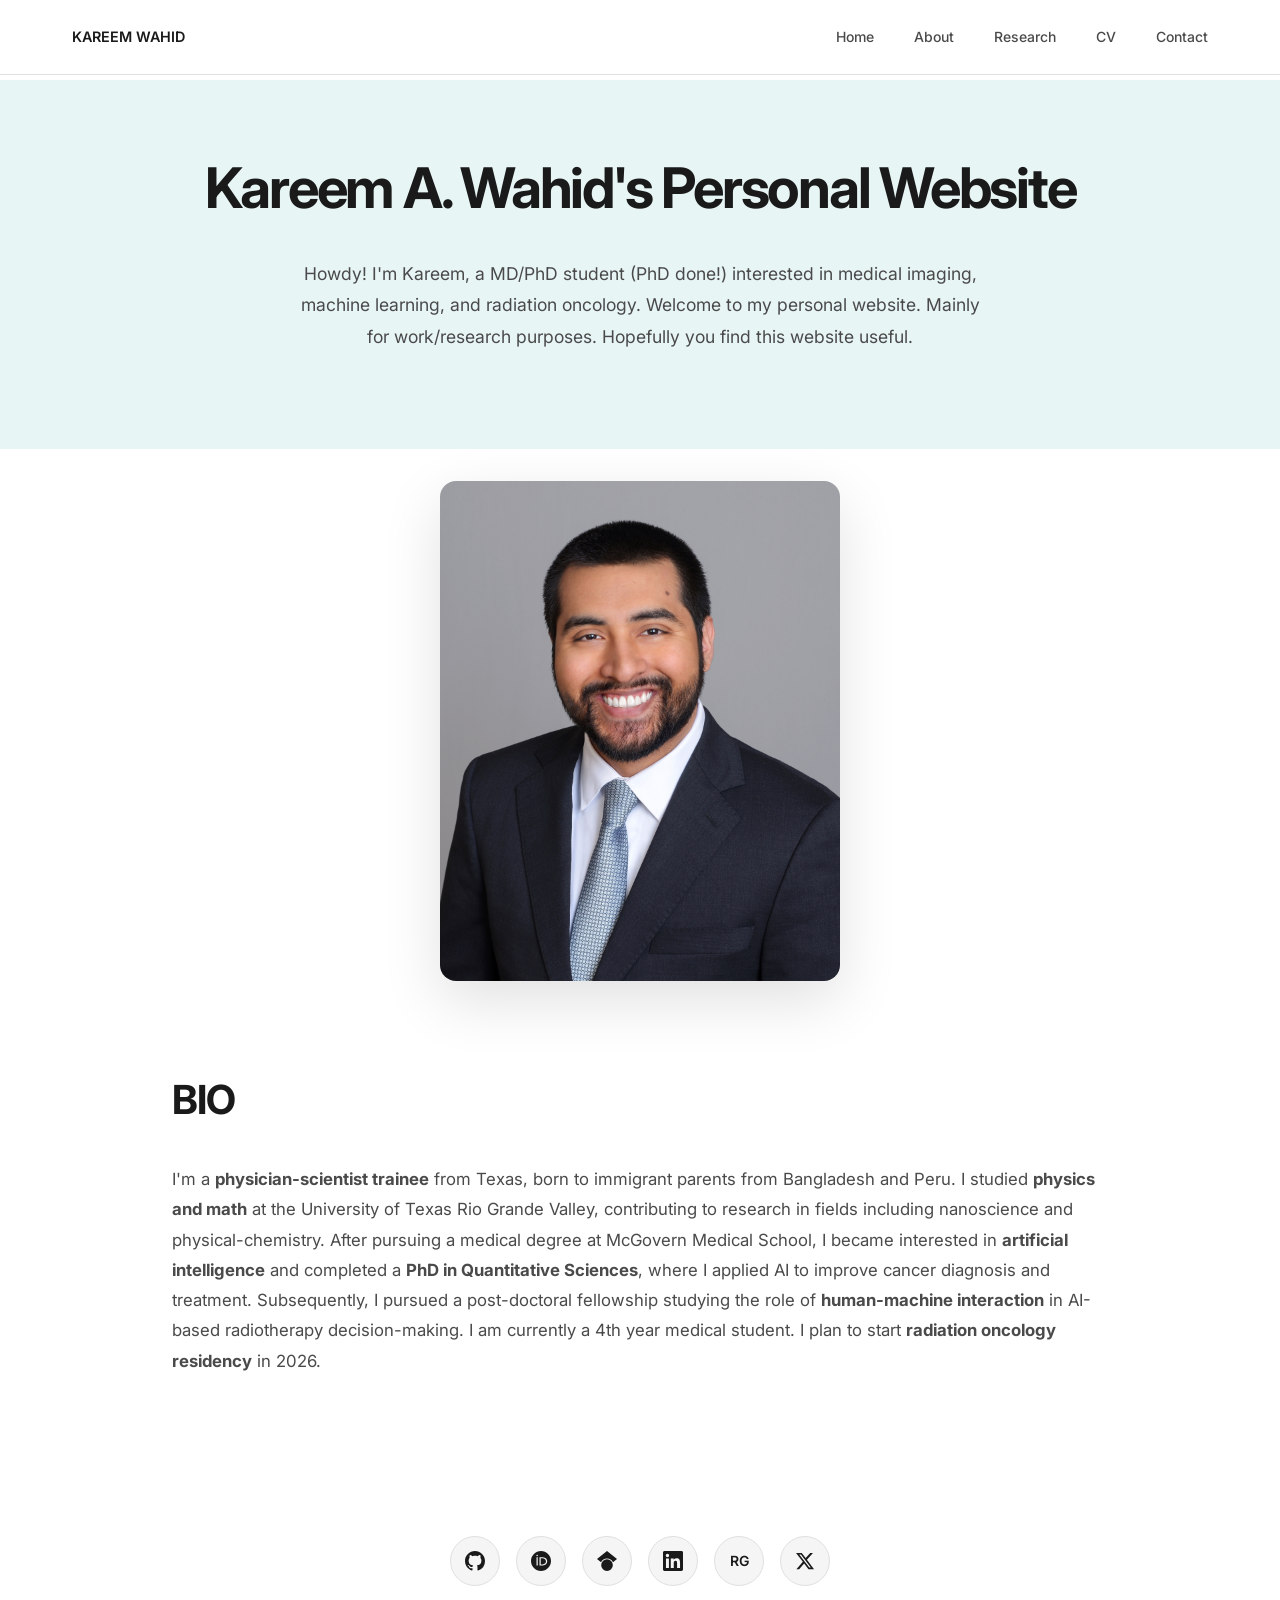
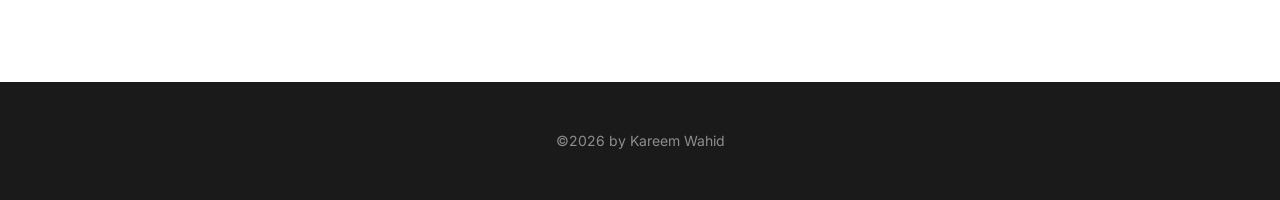
==== index.html @ b395dee7 "Add files via upload" ====
<!DOCTYPE html>
<html lang="en">
<head>
    <meta charset="UTF-8">
    <meta name="viewport" content="width=device-width, initial-scale=1.0">
    <title>Kareem A. Wahid</title>
    <link href="https://fonts.googleapis.com/css2?family=Inter:wght@300;400;500;600;700&display=swap" rel="stylesheet">
    <style>
        * { margin: 0; padding: 0; box-sizing: border-box; }
        :root { --bg: #ffffff; --surface: #f5f5f5; --primary: #1a1a1a; --secondary: #4a4a4a; --accent: #0073e6; --border: #e0e0e0; --light-teal: #e8f5f5; }
        body { font-family: 'Inter', -apple-system, sans-serif; background: var(--bg); color: var(--primary); line-height: 1.6; -webkit-font-smoothing: antialiased; }
        a { color: var(--accent); text-decoration: none; }
        a:hover { text-decoration: underline; }
        nav { position: fixed; top: 0; width: 100%; background: rgba(255, 255, 255, 0.9); backdrop-filter: blur(30px); border-bottom: 1px solid var(--border); z-index: 1000; }
        nav .container { max-width: 1200px; margin: 0 auto; padding: 1.5rem 2rem; display: flex; justify-content: space-between; align-items: center; }
        nav .logo { font-weight: 600; font-size: 0.9rem; color: var(--primary); text-decoration: none; }
        nav ul { display: flex; gap: 2.5rem; list-style: none; }
        nav a { color: var(--secondary); text-decoration: none; font-size: 0.875rem; font-weight: 500; transition: color 0.3s; }
        nav a:hover { color: var(--primary); }
        .hero { margin-top: 80px; padding: 4rem 2rem; text-align: center; background: var(--light-teal); }
        .hero h1 { font-size: 3.5rem; font-weight: 700; letter-spacing: -0.04em; margin-bottom: 1.5rem; }
        .hero p { font-size: 1.1rem; color: var(--secondary); max-width: 700px; margin: 0 auto 2rem; line-height: 1.8; }
        .content { max-width: 1000px; margin: 0 auto; padding: 3rem 2rem 4rem; background: var(--bg); }
        .content h2 { font-size: 2.5rem; font-weight: 700; letter-spacing: -0.03em; margin-bottom: 2rem; }
        .content p { font-size: 1.05rem; line-height: 1.8; color: var(--secondary); margin-bottom: 2rem; }
        .hero-image { max-width: 400px; margin: 2rem auto; }
        .hero-image img { width: 100%; border-radius: 16px; box-shadow: 0 20px 60px rgba(0,0,0,0.12); }
        .social-links { display: flex; gap: 1rem; justify-content: center; margin: 4rem 0; flex-wrap: wrap; }
        .social-links a { width: 50px; height: 50px; display: flex; align-items: center; justify-content: center; background: var(--surface); border: 1px solid var(--border); border-radius: 50%; color: var(--primary); text-decoration: none; font-size: 1.25rem; transition: all 0.3s; }
        .social-links a:hover { background: var(--primary); color: white; transform: translateY(-2px); border-color: var(--primary); }
        .social-links svg { width: 20px; height: 20px; fill: currentColor; }
        footer { background: var(--primary); color: rgba(255,255,255,0.5); padding: 3rem 0; text-align: center; font-size: 0.875rem; margin-top: 6rem; }
        @media (max-width: 768px) {
            nav ul { gap: 1.5rem; }
            nav a { font-size: 0.8rem; }
            .hero h1 { font-size: 2.5rem; }
            .content h2 { font-size: 2rem; }
        }
    </style>
</head>
<body>
    <nav>
        <div class="container">
            <a href="index.html" class="logo">KAREEM WAHID</a>
            <ul>
                <li><a href="index.html">Home</a></li>
                <li><a href="about.html">About</a></li>
                <li><a href="research.html">Research</a></li>
                <li><a href="cv.html">CV</a></li>
                <li><a href="contact.html">Contact</a></li>
            </ul>
        </div>
    </nav>

    <div class="hero">
        <h1>Kareem A. Wahid's Personal Website</h1>
        <p>Howdy! I'm Kareem, a MD/PhD student (PhD done!) interested in medical imaging, machine learning, and radiation oncology. Welcome to my personal website. Mainly for work/research purposes. Hopefully you find this website useful.</p>
    </div>

    <div class="hero-image">
        <img src="headshot.jpg" alt="Kareem A. Wahid">
    </div>

    <div class="content">
        <h2>BIO</h2>
        <p>I'm a <strong>physician-scientist trainee</strong> from Texas, born to immigrant parents from Bangladesh and Peru. I studied <strong>physics and math</strong> at the University of Texas Rio Grande Valley, contributing to research in fields including nanoscience and physical-chemistry. After pursuing a medical degree at McGovern Medical School, I became interested in <strong>artificial intelligence</strong> and completed a <strong>PhD in Quantitative Sciences</strong>, where I applied AI to improve cancer diagnosis and treatment. Subsequently, I pursued a post-doctoral fellowship studying the role of <strong>human-machine interaction</strong> in AI-based radiotherapy decision-making. I am currently a 4th year medical student. I plan to start <strong>radiation oncology residency</strong> in 2026.</p>
    </div>

    <div class="social-links">
        <a href="https://github.com/kwahid" target="_blank" aria-label="GitHub">
            <svg viewBox="0 0 24 24"><path d="M12 0C5.37 0 0 5.37 0 12c0 5.31 3.435 9.795 8.205 11.385.6.105.825-.255.825-.57 0-.285-.015-1.23-.015-2.235-3.015.555-3.795-.735-4.035-1.41-.135-.345-.72-1.41-1.23-1.695-.42-.225-1.02-.78-.015-.795.945-.015 1.62.87 1.845 1.23 1.08 1.815 2.805 1.305 3.495.99.105-.78.42-1.305.765-1.605-2.67-.3-5.46-1.335-5.46-5.925 0-1.305.465-2.385 1.23-3.225-.12-.3-.54-1.53.12-3.18 0 0 1.005-.315 3.3 1.23.96-.27 1.98-.405 3-.405s2.04.135 3 .405c2.295-1.56 3.3-1.23 3.3-1.23.66 1.65.24 2.88.12 3.18.765.84 1.23 1.905 1.23 3.225 0 4.605-2.805 5.625-5.475 5.925.435.375.81 1.095.81 2.22 0 1.605-.015 2.895-.015 3.3 0 .315.225.69.825.57A12.02 12.02 0 0024 12c0-6.63-5.37-12-12-12z"/></svg>
        </a>
        <a href="https://orcid.org/0000-0002-0503-0175" target="_blank" aria-label="ORCID">
            <svg viewBox="0 0 24 24"><path d="M12 0C5.372 0 0 5.372 0 12s5.372 12 12 12 12-5.372 12-12S18.628 0 12 0zM7.369 4.378c.525 0 .947.431.947.947s-.422.947-.947.947a.95.95 0 0 1-.947-.947c0-.525.422-.947.947-.947zm-.722 3.038h1.444v10.041H6.647V7.416zm3.562 0h3.9c3.712 0 5.344 2.653 5.344 5.025 0 2.578-2.016 5.016-5.325 5.016h-3.919V7.416zm1.444 1.303v7.444h2.297c2.359 0 4.053-1.666 4.053-3.722 0-2.056-1.694-3.722-4.053-3.722h-2.297z"/></svg>
        </a>
        <a href="https://scholar.google.com/citations?hl=en&user=whrnQUUAAAAJ" target="_blank" aria-label="Google Scholar">
            <svg viewBox="0 0 24 24"><path d="M12 24a7 7 0 1 1 0-14 7 7 0 0 1 0 14zm0-24L0 9.5l4.838 3.94A8 8 0 0 1 12 9a8 8 0 0 1 7.162 4.44L24 9.5z"/></svg>
        </a>
        <a href="https://www.linkedin.com/in/kareem-wahid-307241178/" target="_blank" aria-label="LinkedIn">
            <svg viewBox="0 0 24 24"><path d="M20.447 20.452h-3.554v-5.569c0-1.328-.027-3.037-1.852-3.037-1.853 0-2.136 1.445-2.136 2.939v5.667H9.351V9h3.414v1.561h.046c.477-.9 1.637-1.85 3.37-1.85 3.601 0 4.267 2.37 4.267 5.455v6.286zM5.337 7.433a2.062 2.062 0 0 1-2.063-2.065 2.064 2.064 0 1 1 2.063 2.065zm1.782 13.019H3.555V9h3.564v11.452zM22.225 0H1.771C.792 0 0 .774 0 1.729v20.542C0 23.227.792 24 1.771 24h20.451C23.2 24 24 23.227 24 22.271V1.729C24 .774 23.2 0 22.222 0h.003z"/></svg>
        </a>
        <a href="https://www.researchgate.net/profile/Kareem-Wahid" target="_blank" aria-label="ResearchGate">
            <span style="font-weight: 600; font-size: 14px;">RG</span>
        </a>
        <a href="https://twitter.com/kareem_a_wahid" target="_blank" aria-label="X">
            <svg viewBox="0 0 24 24"><path d="M18.244 2.25h3.308l-7.227 8.26 8.502 11.24H16.17l-5.214-6.817L4.99 21.75H1.68l7.73-8.835L1.254 2.25H8.08l4.713 6.231zm-1.161 17.52h1.833L7.084 4.126H5.117z"/></svg>
        </a>
    </div>

    <footer>
        <p>©2026 by Kareem Wahid</p>
    </footer>
</body>
</html>
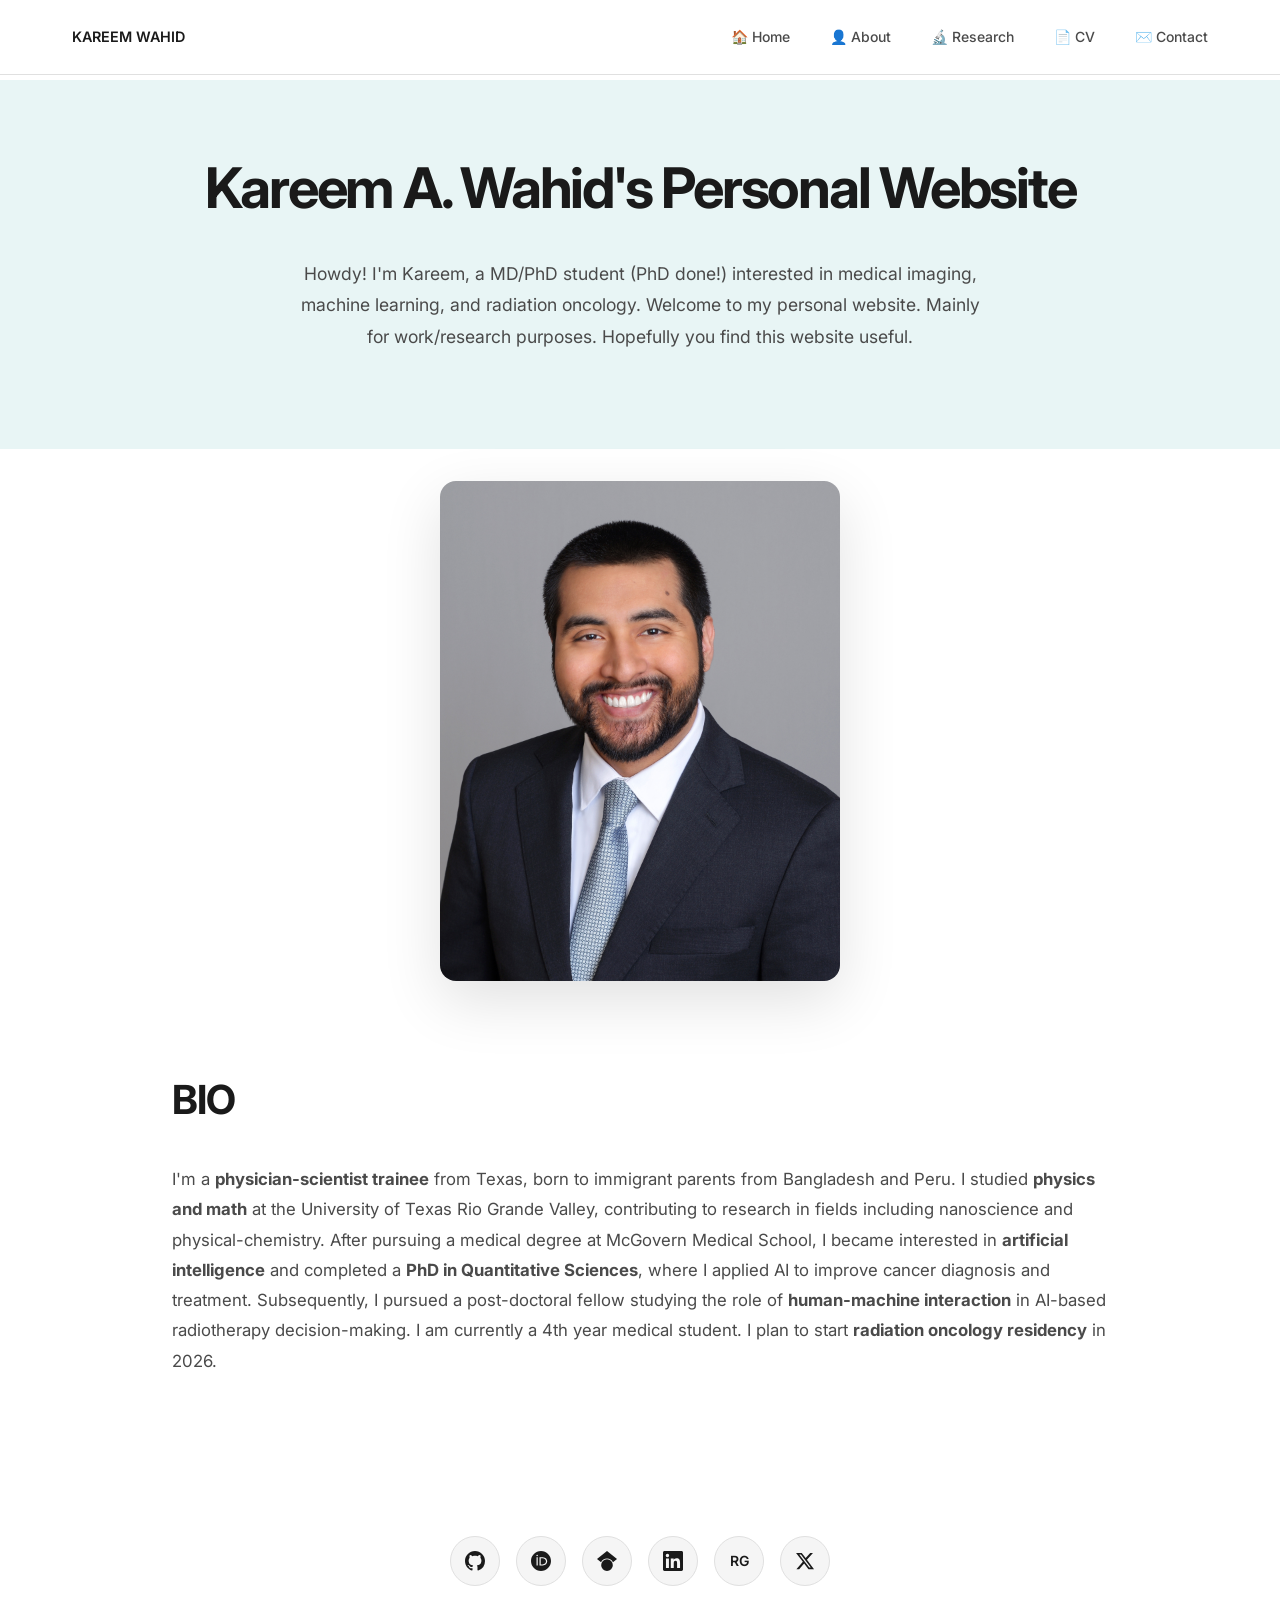
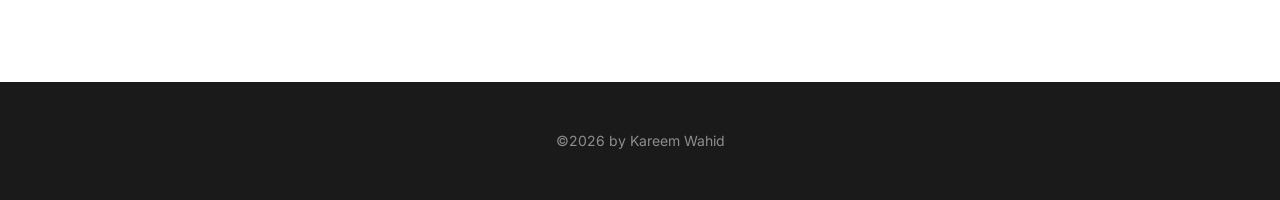
==== commit 69318c3a: "Add files via upload" ====
--- a/index.html
+++ b/index.html
@@ -31,8 +31,10 @@
         .social-links svg { width: 20px; height: 20px; fill: currentColor; }
         footer { background: var(--primary); color: rgba(255,255,255,0.5); padding: 3rem 0; text-align: center; font-size: 0.875rem; margin-top: 6rem; }
         @media (max-width: 768px) {
-            nav ul { gap: 1.5rem; }
-            nav a { font-size: 0.8rem; }
+            nav .container { padding: 1rem 1rem; }
+            nav .logo { font-size: 0.75rem; }
+            nav ul { gap: 0.8rem; }
+            nav a { font-size: 0.7rem; }
             .hero h1 { font-size: 2.5rem; }
             .content h2 { font-size: 2rem; }
         }
@@ -43,11 +45,11 @@
         <div class="container">
             <a href="index.html" class="logo">KAREEM WAHID</a>
             <ul>
-                <li><a href="index.html">Home</a></li>
-                <li><a href="about.html">About</a></li>
-                <li><a href="research.html">Research</a></li>
-                <li><a href="cv.html">CV</a></li>
-                <li><a href="contact.html">Contact</a></li>
+                <li><a href="index.html">🏠 Home</a></li>
+                <li><a href="about.html">👤 About</a></li>
+                <li><a href="research.html">🔬 Research</a></li>
+                <li><a href="cv.html">📄 CV</a></li>
+                <li><a href="contact.html">✉️ Contact</a></li>
             </ul>
         </div>
     </nav>
@@ -63,7 +65,7 @@
 
     <div class="content">
         <h2>BIO</h2>
-        <p>I'm a <strong>physician-scientist trainee</strong> from Texas, born to immigrant parents from Bangladesh and Peru. I studied <strong>physics and math</strong> at the University of Texas Rio Grande Valley, contributing to research in fields including nanoscience and physical-chemistry. After pursuing a medical degree at McGovern Medical School, I became interested in <strong>artificial intelligence</strong> and completed a <strong>PhD in Quantitative Sciences</strong>, where I applied AI to improve cancer diagnosis and treatment. Subsequently, I pursued a post-doctoral fellowship studying the role of <strong>human-machine interaction</strong> in AI-based radiotherapy decision-making. I am currently a 4th year medical student. I plan to start <strong>radiation oncology residency</strong> in 2026.</p>
+        <p>I'm a <strong>physician-scientist trainee</strong> from Texas, born to immigrant parents from Bangladesh and Peru. I studied <strong>physics and math</strong> at the University of Texas Rio Grande Valley, contributing to research in fields including nanoscience and physical-chemistry. After pursuing a medical degree at McGovern Medical School, I became interested in <strong>artificial intelligence</strong> and completed a <strong>PhD in Quantitative Sciences</strong>, where I applied AI to improve cancer diagnosis and treatment. Subsequently, I pursued a post-doctoral fellow studying the role of <strong>human-machine interaction</strong> in AI-based radiotherapy decision-making. I am currently a 4th year medical student. I plan to start <strong>radiation oncology residency</strong> in 2026.</p>
     </div>
 
     <div class="social-links">
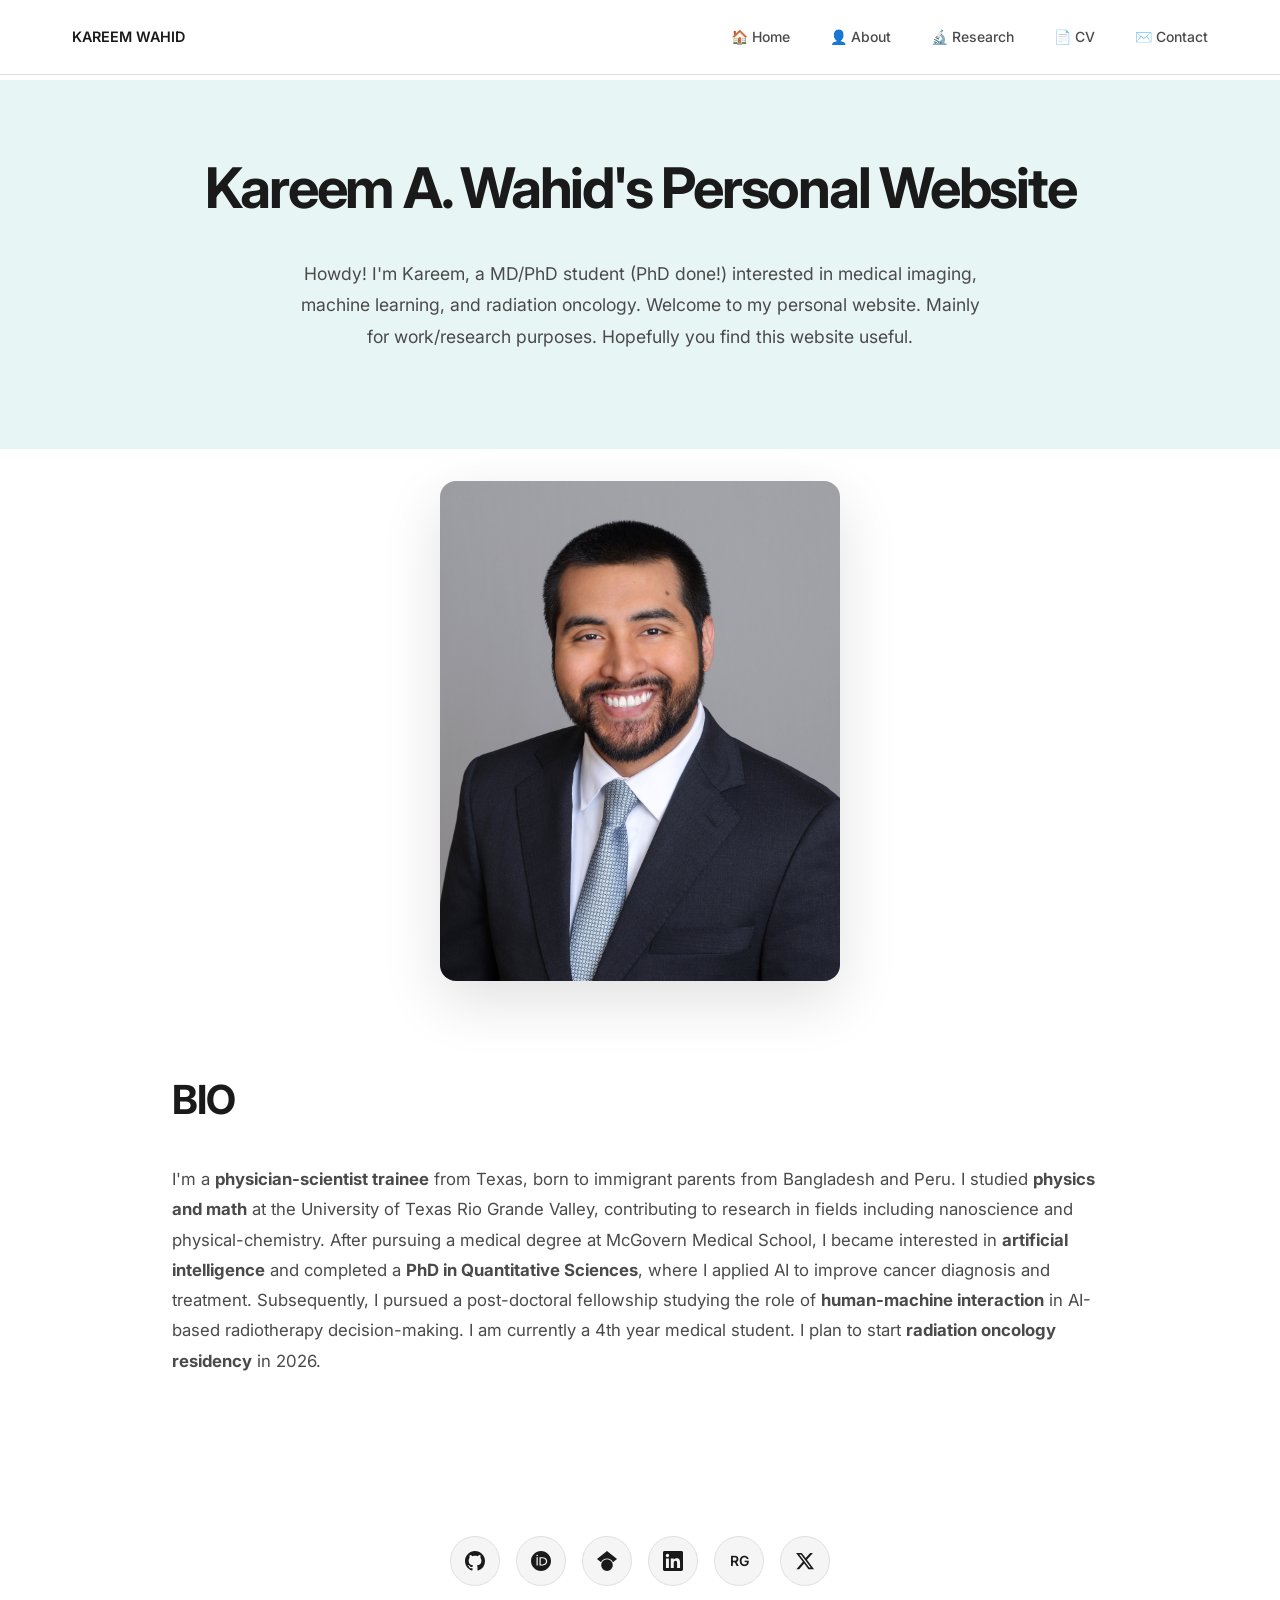
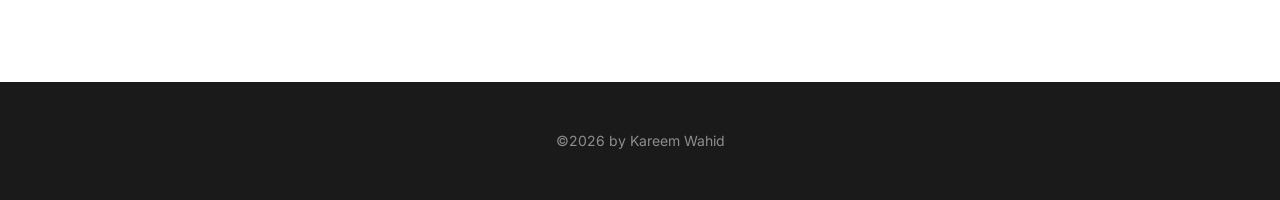
==== commit a4954541: "Add files via upload" ====
--- a/index.html
+++ b/index.html
@@ -65,7 +65,7 @@
 
     <div class="content">
         <h2>BIO</h2>
-        <p>I'm a <strong>physician-scientist trainee</strong> from Texas, born to immigrant parents from Bangladesh and Peru. I studied <strong>physics and math</strong> at the University of Texas Rio Grande Valley, contributing to research in fields including nanoscience and physical-chemistry. After pursuing a medical degree at McGovern Medical School, I became interested in <strong>artificial intelligence</strong> and completed a <strong>PhD in Quantitative Sciences</strong>, where I applied AI to improve cancer diagnosis and treatment. Subsequently, I pursued a post-doctoral fellow studying the role of <strong>human-machine interaction</strong> in AI-based radiotherapy decision-making. I am currently a 4th year medical student. I plan to start <strong>radiation oncology residency</strong> in 2026.</p>
+        <p>I'm a <strong>physician-scientist trainee</strong> from Texas, born to immigrant parents from Bangladesh and Peru. I studied <strong>physics and math</strong> at the University of Texas Rio Grande Valley, contributing to research in fields including nanoscience and physical-chemistry. After pursuing a medical degree at McGovern Medical School, I became interested in <strong>artificial intelligence</strong> and completed a <strong>PhD in Quantitative Sciences</strong>, where I applied AI to improve cancer diagnosis and treatment. Subsequently, I pursued a post-doctoral fellowship studying the role of <strong>human-machine interaction</strong> in AI-based radiotherapy decision-making. I am currently a 4th year medical student. I plan to start <strong>radiation oncology residency</strong> in 2026.</p>
     </div>
 
     <div class="social-links">
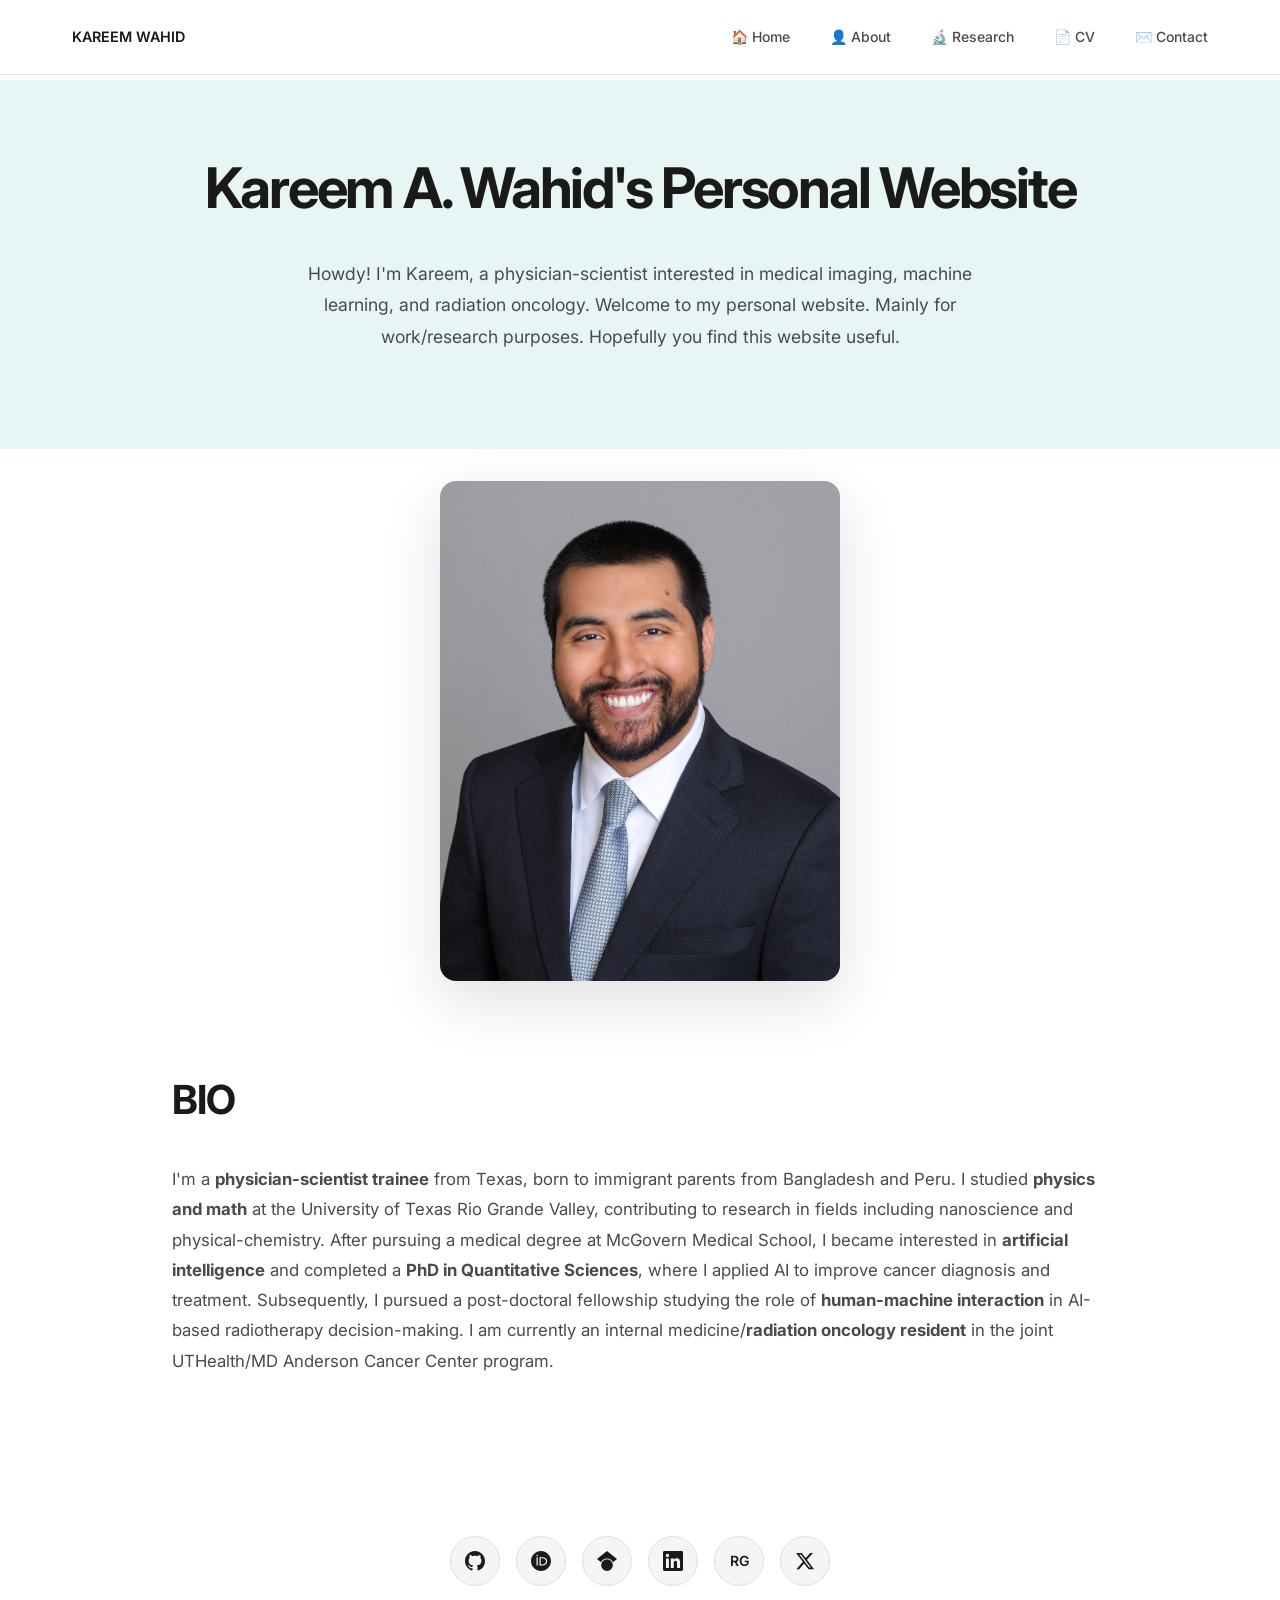
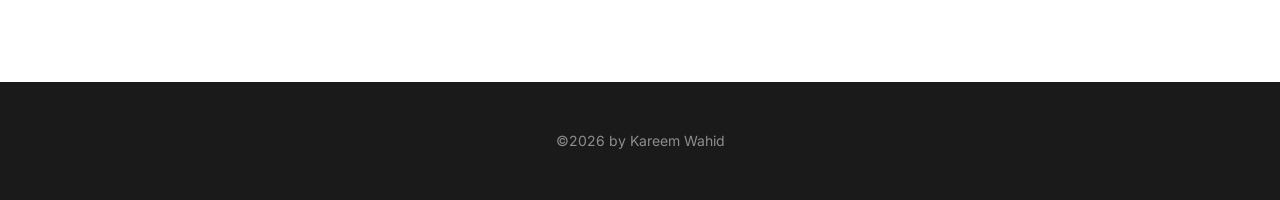
==== commit 56739db4: "Update index.html" ====
--- a/index.html
+++ b/index.html
@@ -56,7 +56,7 @@
 
     <div class="hero">
         <h1>Kareem A. Wahid's Personal Website</h1>
-        <p>Howdy! I'm Kareem, a MD/PhD student (PhD done!) interested in medical imaging, machine learning, and radiation oncology. Welcome to my personal website. Mainly for work/research purposes. Hopefully you find this website useful.</p>
+        <p>Howdy! I'm Kareem, a physician-scientist interested in medical imaging, machine learning, and radiation oncology. Welcome to my personal website. Mainly for work/research purposes. Hopefully you find this website useful.</p>
     </div>
 
     <div class="hero-image">
@@ -65,7 +65,7 @@
 
     <div class="content">
         <h2>BIO</h2>
-        <p>I'm a <strong>physician-scientist trainee</strong> from Texas, born to immigrant parents from Bangladesh and Peru. I studied <strong>physics and math</strong> at the University of Texas Rio Grande Valley, contributing to research in fields including nanoscience and physical-chemistry. After pursuing a medical degree at McGovern Medical School, I became interested in <strong>artificial intelligence</strong> and completed a <strong>PhD in Quantitative Sciences</strong>, where I applied AI to improve cancer diagnosis and treatment. Subsequently, I pursued a post-doctoral fellowship studying the role of <strong>human-machine interaction</strong> in AI-based radiotherapy decision-making. I am currently a 4th year medical student. I plan to start <strong>radiation oncology residency</strong> in 2026.</p>
+        <p>I'm a <strong>physician-scientist trainee</strong> from Texas, born to immigrant parents from Bangladesh and Peru. I studied <strong>physics and math</strong> at the University of Texas Rio Grande Valley, contributing to research in fields including nanoscience and physical-chemistry. After pursuing a medical degree at McGovern Medical School, I became interested in <strong>artificial intelligence</strong> and completed a <strong>PhD in Quantitative Sciences</strong>, where I applied AI to improve cancer diagnosis and treatment. Subsequently, I pursued a post-doctoral fellowship studying the role of <strong>human-machine interaction</strong> in AI-based radiotherapy decision-making. I am currently an internal medicine/<strong>radiation oncology resident</strong> in the joint UTHealth/MD Anderson Cancer Center program.</p>
     </div>
 
     <div class="social-links">
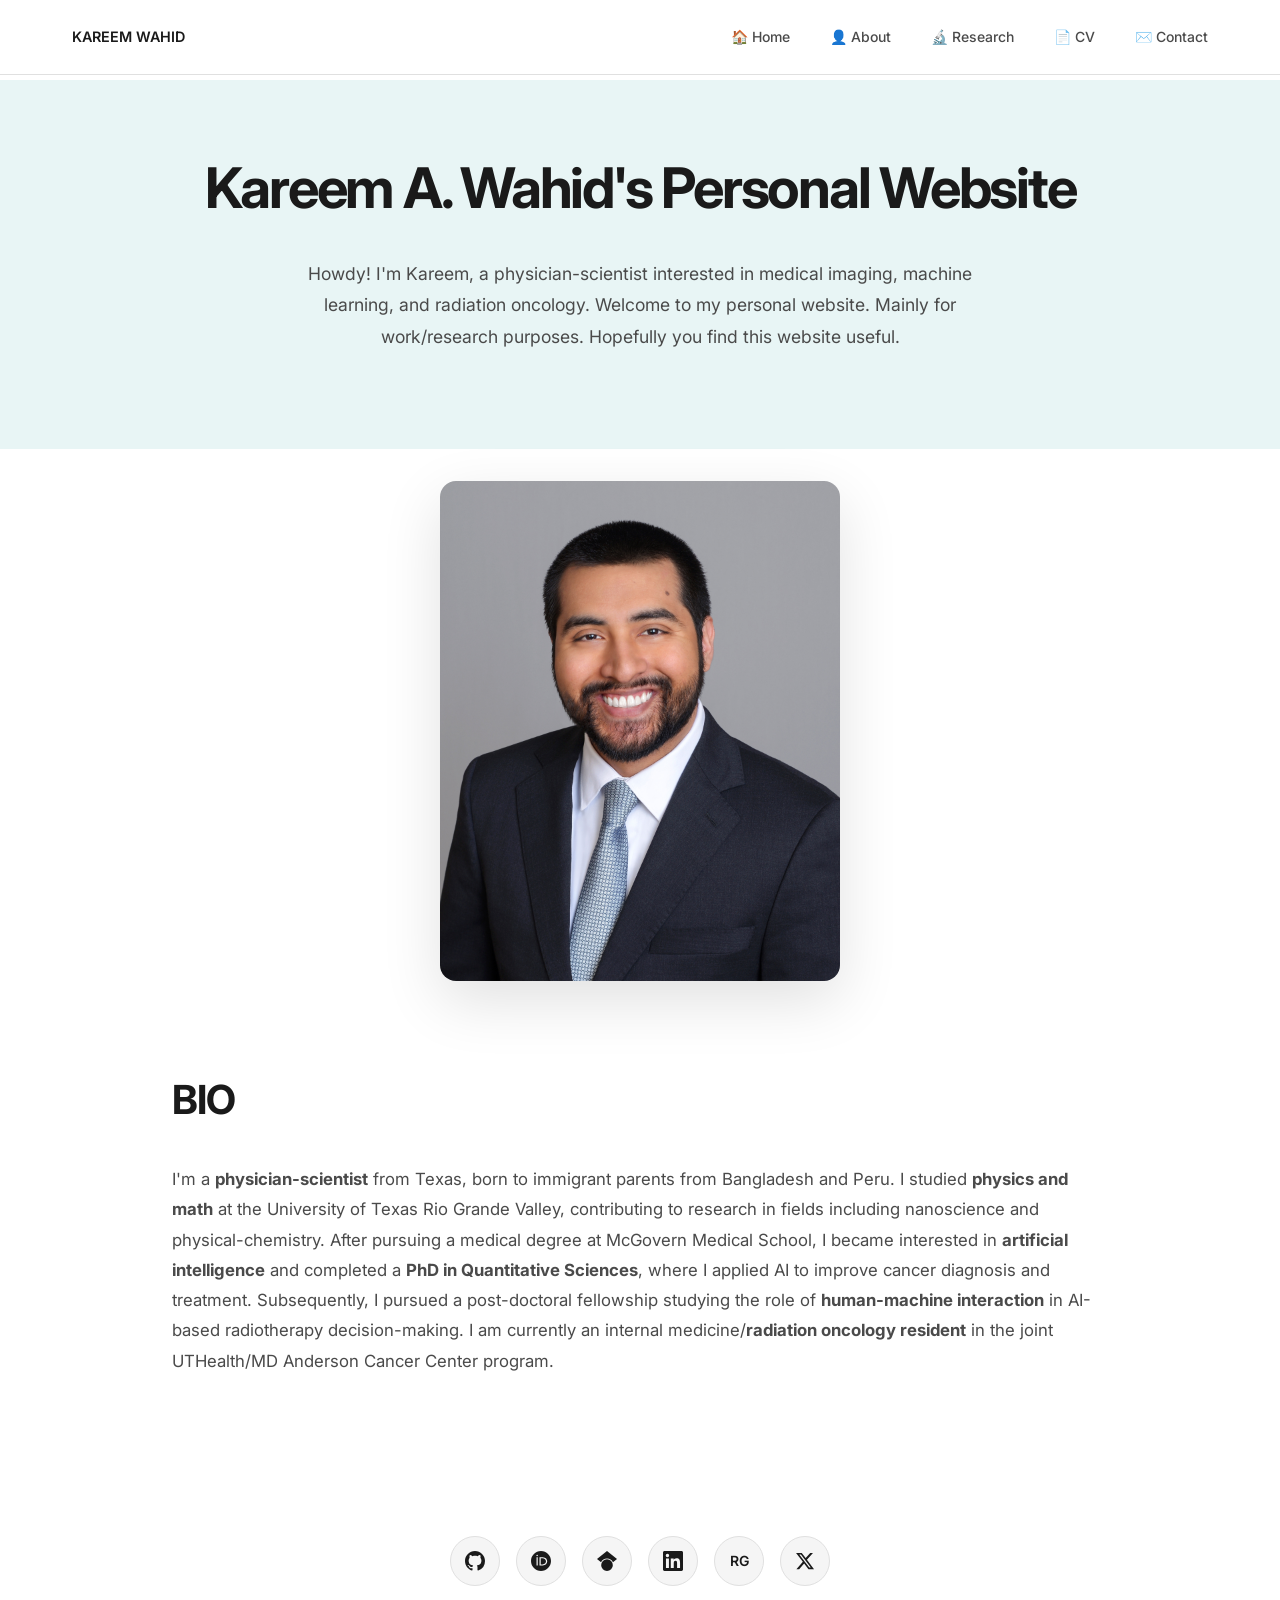
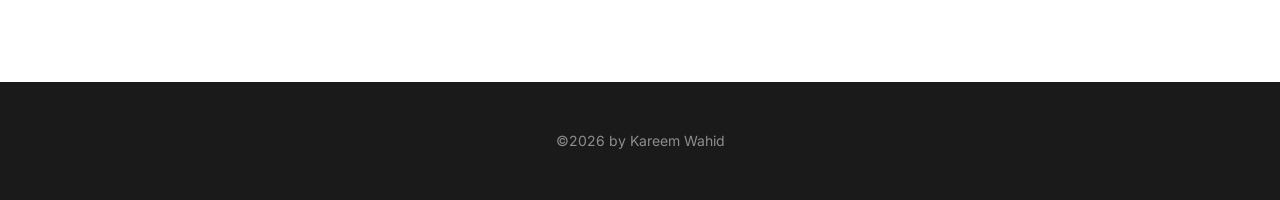
==== commit 964e109f: "Update index.html" ====
--- a/index.html
+++ b/index.html
@@ -65,7 +65,7 @@
 
     <div class="content">
         <h2>BIO</h2>
-        <p>I'm a <strong>physician-scientist trainee</strong> from Texas, born to immigrant parents from Bangladesh and Peru. I studied <strong>physics and math</strong> at the University of Texas Rio Grande Valley, contributing to research in fields including nanoscience and physical-chemistry. After pursuing a medical degree at McGovern Medical School, I became interested in <strong>artificial intelligence</strong> and completed a <strong>PhD in Quantitative Sciences</strong>, where I applied AI to improve cancer diagnosis and treatment. Subsequently, I pursued a post-doctoral fellowship studying the role of <strong>human-machine interaction</strong> in AI-based radiotherapy decision-making. I am currently an internal medicine/<strong>radiation oncology resident</strong> in the joint UTHealth/MD Anderson Cancer Center program.</p>
+        <p>I'm a <strong>physician-scientist</strong> from Texas, born to immigrant parents from Bangladesh and Peru. I studied <strong>physics and math</strong> at the University of Texas Rio Grande Valley, contributing to research in fields including nanoscience and physical-chemistry. After pursuing a medical degree at McGovern Medical School, I became interested in <strong>artificial intelligence</strong> and completed a <strong>PhD in Quantitative Sciences</strong>, where I applied AI to improve cancer diagnosis and treatment. Subsequently, I pursued a post-doctoral fellowship studying the role of <strong>human-machine interaction</strong> in AI-based radiotherapy decision-making. I am currently an internal medicine/<strong>radiation oncology resident</strong> in the joint UTHealth/MD Anderson Cancer Center program.</p>
     </div>
 
     <div class="social-links">
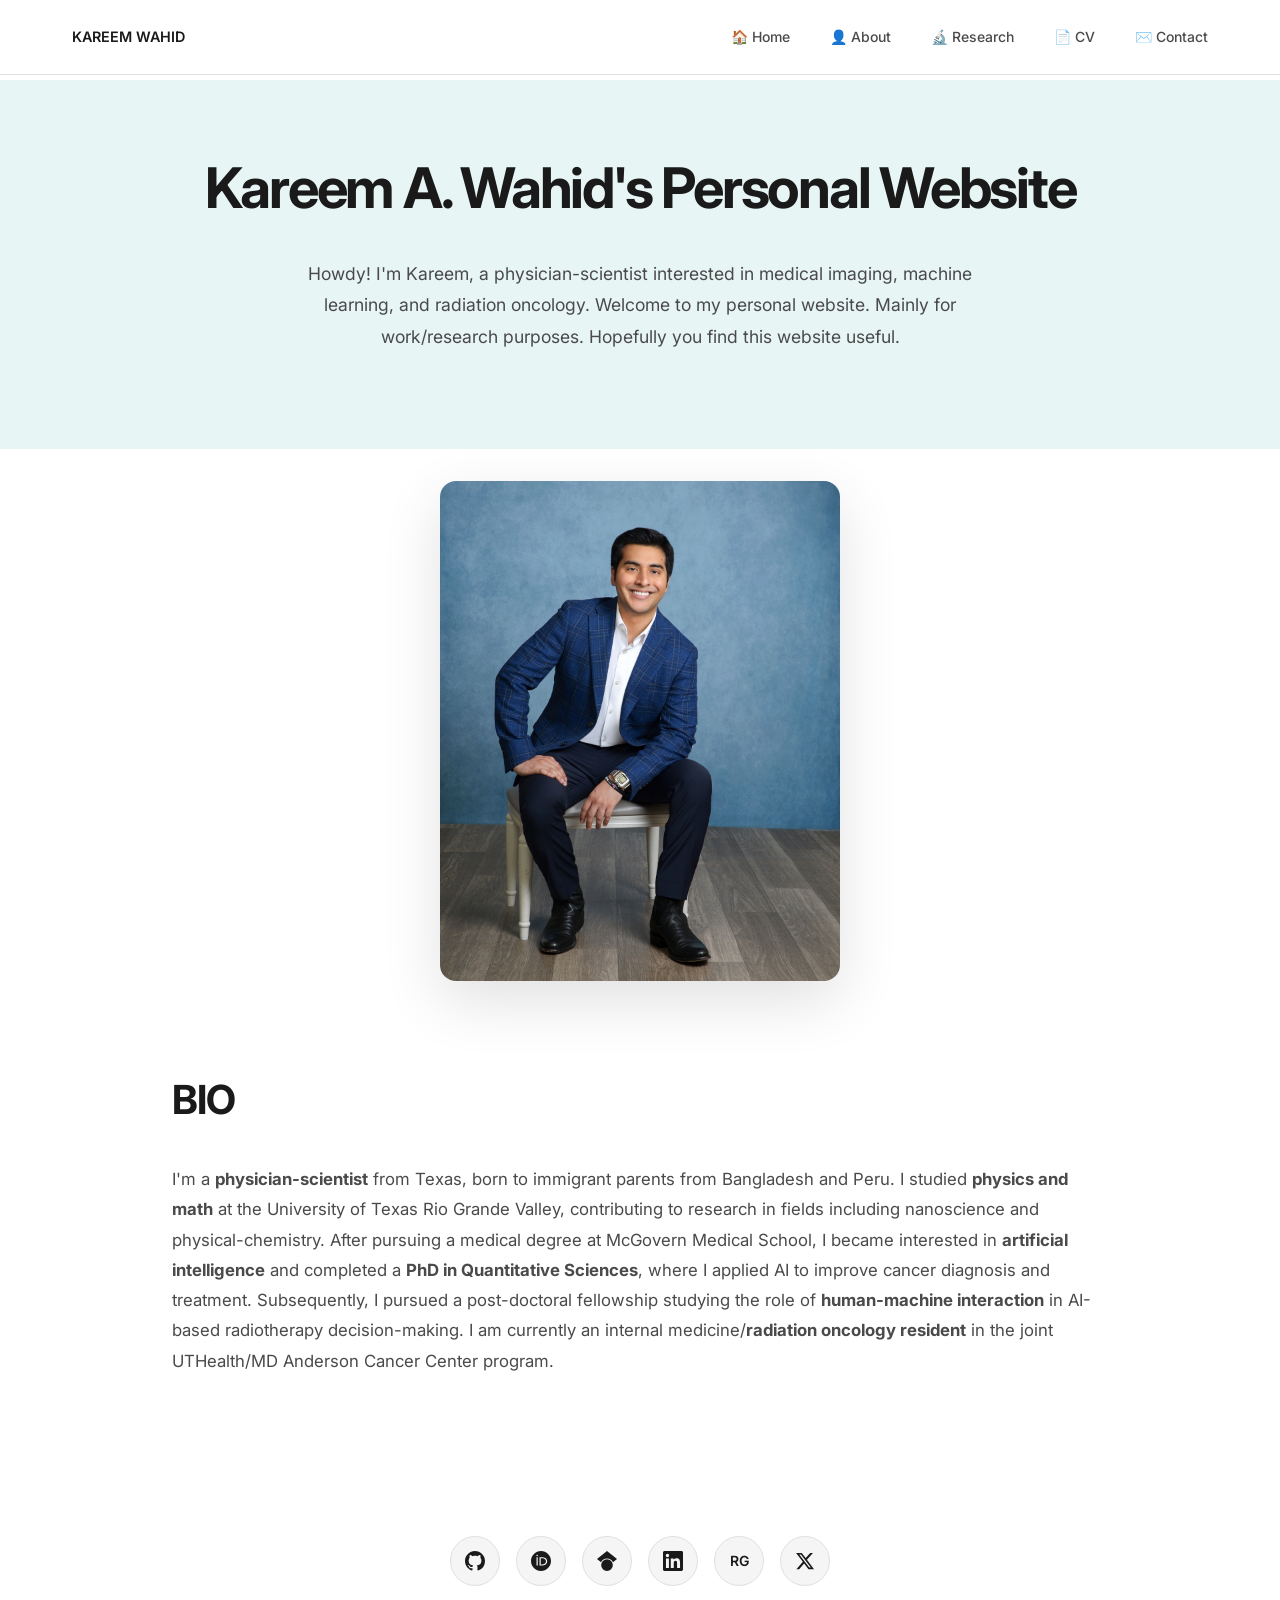
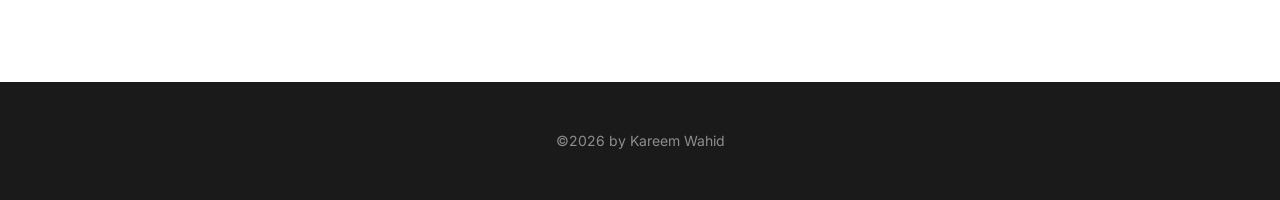
==== commit da2b4461: "Update index.html" ====
--- a/index.html
+++ b/index.html
@@ -4,6 +4,7 @@
     <meta charset="UTF-8">
     <meta name="viewport" content="width=device-width, initial-scale=1.0">
     <title>Kareem A. Wahid</title>
+    <meta property="og:image" content="https://kareemwahid.com/kareem-wahid-headshot-2026.jpg">
     <link href="https://fonts.googleapis.com/css2?family=Inter:wght@300;400;500;600;700&display=swap" rel="stylesheet">
     <style>
         * { margin: 0; padding: 0; box-sizing: border-box; }
@@ -60,7 +61,7 @@
     </div>
 
     <div class="hero-image">
-        <img src="headshot.jpg" alt="Kareem A. Wahid">
+        <img src="kareem-wahid-headshot-2026.jpg" alt="Kareem A. Wahid">
     </div>
 
     <div class="content">
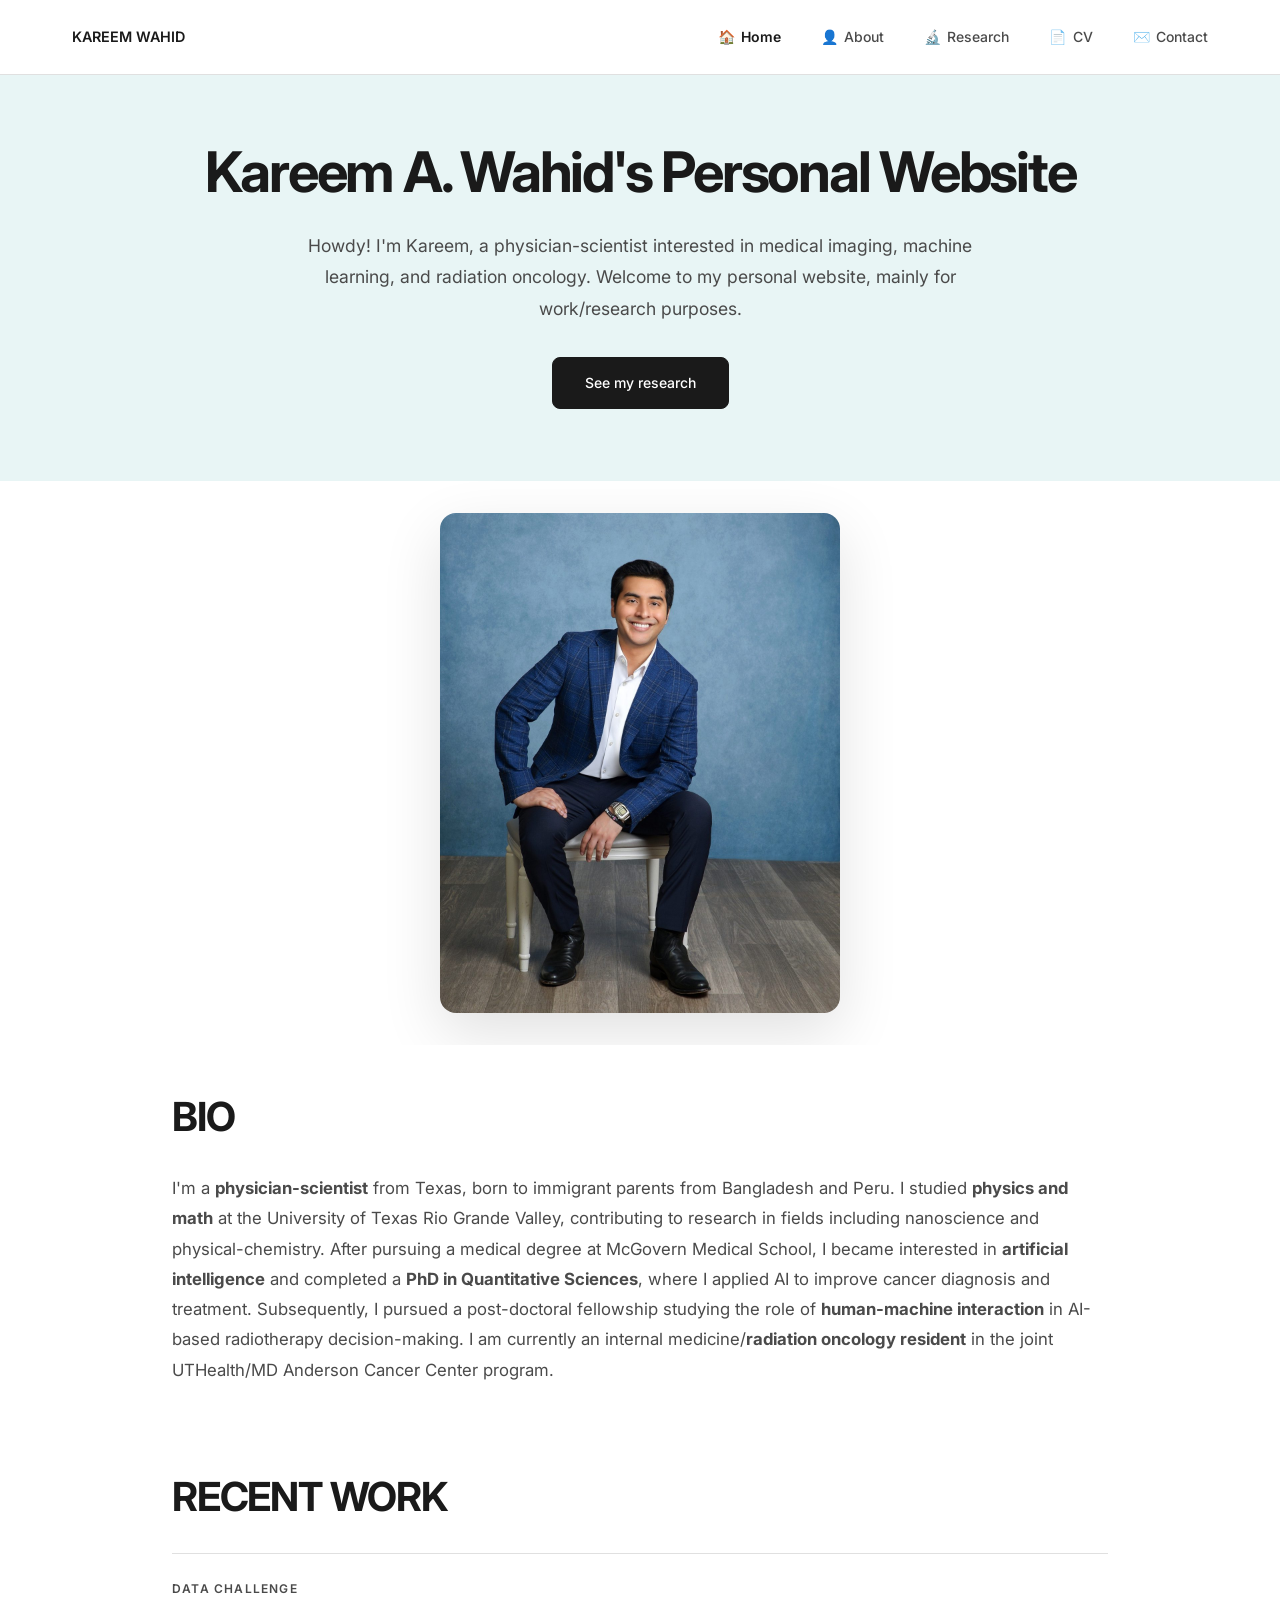
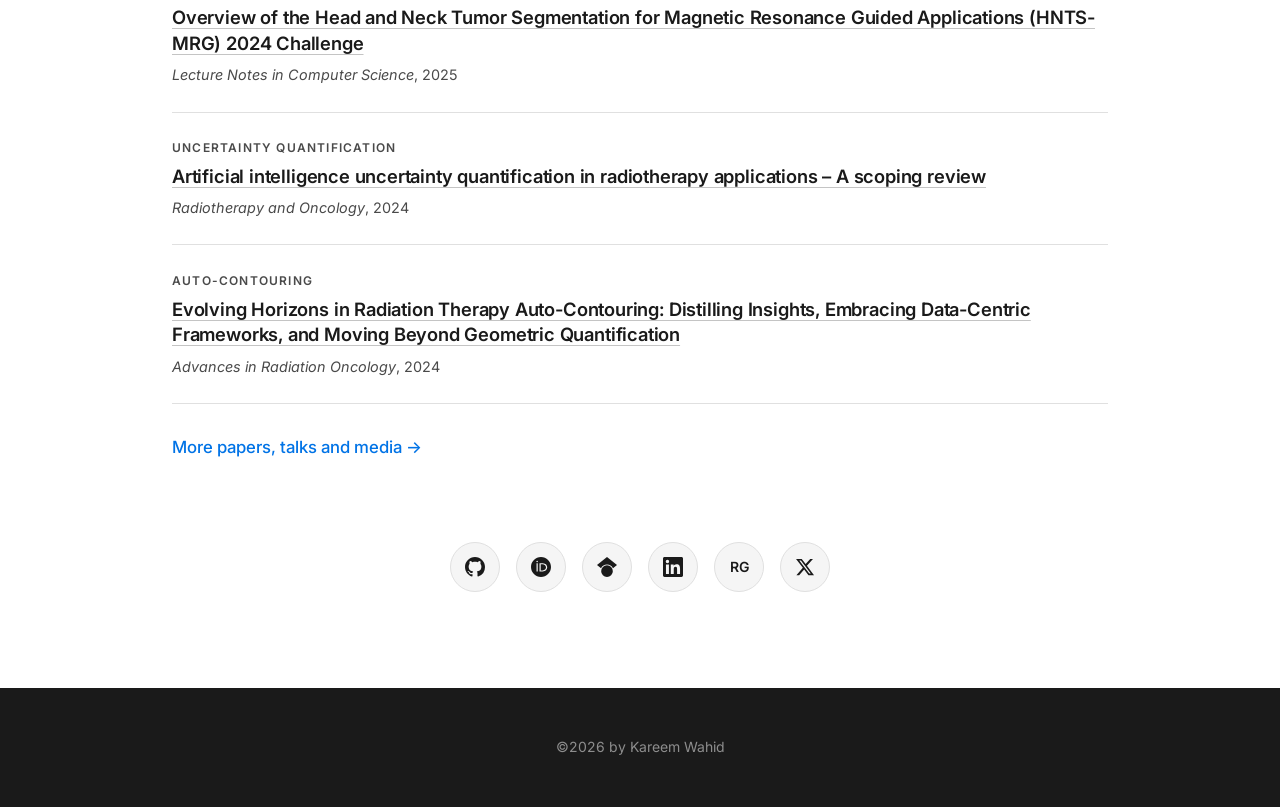
==== commit 65f88b10: "Add files via upload claude code updates" ====
--- a/index.html
+++ b/index.html
@@ -3,95 +3,202 @@
 <head>
     <meta charset="UTF-8">
     <meta name="viewport" content="width=device-width, initial-scale=1.0">
-    <title>Kareem A. Wahid</title>
+    <title>Kareem A. Wahid, MD, PhD | AI &amp; Radiation Oncology</title>
+    <meta name="description" content="Kareem A. Wahid, MD, PhD is a physician-scientist and UTHealth Houston/MD Anderson resident working on AI for medical imaging and radiation oncology.">
+    <meta name="author" content="Kareem A. Wahid">
+    <link rel="canonical" href="https://kareemwahid.com/">
+
+    <!-- Preview card shown when this page is shared (LinkedIn, X, Slack, iMessage...) -->
+    <meta property="og:type" content="website">
+    <meta property="og:site_name" content="Kareem A. Wahid">
+    <meta property="og:title" content="Kareem A. Wahid, MD, PhD | AI &amp; Radiation Oncology">
+    <meta property="og:description" content="Kareem A. Wahid, MD, PhD is a physician-scientist and UTHealth Houston/MD Anderson resident working on AI for medical imaging and radiation oncology.">
+    <meta property="og:url" content="https://kareemwahid.com/">
     <meta property="og:image" content="https://kareemwahid.com/kareem-wahid-headshot-2026.jpg">
-    <link href="https://fonts.googleapis.com/css2?family=Inter:wght@300;400;500;600;700&display=swap" rel="stylesheet">
-    <style>
-        * { margin: 0; padding: 0; box-sizing: border-box; }
-        :root { --bg: #ffffff; --surface: #f5f5f5; --primary: #1a1a1a; --secondary: #4a4a4a; --accent: #0073e6; --border: #e0e0e0; --light-teal: #e8f5f5; }
-        body { font-family: 'Inter', -apple-system, sans-serif; background: var(--bg); color: var(--primary); line-height: 1.6; -webkit-font-smoothing: antialiased; }
-        a { color: var(--accent); text-decoration: none; }
-        a:hover { text-decoration: underline; }
-        nav { position: fixed; top: 0; width: 100%; background: rgba(255, 255, 255, 0.9); backdrop-filter: blur(30px); border-bottom: 1px solid var(--border); z-index: 1000; }
-        nav .container { max-width: 1200px; margin: 0 auto; padding: 1.5rem 2rem; display: flex; justify-content: space-between; align-items: center; }
-        nav .logo { font-weight: 600; font-size: 0.9rem; color: var(--primary); text-decoration: none; }
-        nav ul { display: flex; gap: 2.5rem; list-style: none; }
-        nav a { color: var(--secondary); text-decoration: none; font-size: 0.875rem; font-weight: 500; transition: color 0.3s; }
-        nav a:hover { color: var(--primary); }
-        .hero { margin-top: 80px; padding: 4rem 2rem; text-align: center; background: var(--light-teal); }
-        .hero h1 { font-size: 3.5rem; font-weight: 700; letter-spacing: -0.04em; margin-bottom: 1.5rem; }
-        .hero p { font-size: 1.1rem; color: var(--secondary); max-width: 700px; margin: 0 auto 2rem; line-height: 1.8; }
-        .content { max-width: 1000px; margin: 0 auto; padding: 3rem 2rem 4rem; background: var(--bg); }
-        .content h2 { font-size: 2.5rem; font-weight: 700; letter-spacing: -0.03em; margin-bottom: 2rem; }
-        .content p { font-size: 1.05rem; line-height: 1.8; color: var(--secondary); margin-bottom: 2rem; }
-        .hero-image { max-width: 400px; margin: 2rem auto; }
-        .hero-image img { width: 100%; border-radius: 16px; box-shadow: 0 20px 60px rgba(0,0,0,0.12); }
-        .social-links { display: flex; gap: 1rem; justify-content: center; margin: 4rem 0; flex-wrap: wrap; }
-        .social-links a { width: 50px; height: 50px; display: flex; align-items: center; justify-content: center; background: var(--surface); border: 1px solid var(--border); border-radius: 50%; color: var(--primary); text-decoration: none; font-size: 1.25rem; transition: all 0.3s; }
-        .social-links a:hover { background: var(--primary); color: white; transform: translateY(-2px); border-color: var(--primary); }
-        .social-links svg { width: 20px; height: 20px; fill: currentColor; }
-        footer { background: var(--primary); color: rgba(255,255,255,0.5); padding: 3rem 0; text-align: center; font-size: 0.875rem; margin-top: 6rem; }
-        @media (max-width: 768px) {
-            nav .container { padding: 1rem 1rem; }
-            nav .logo { font-size: 0.75rem; }
-            nav ul { gap: 0.8rem; }
-            nav a { font-size: 0.7rem; }
-            .hero h1 { font-size: 2.5rem; }
-            .content h2 { font-size: 2rem; }
-        }
-    </style>
+    <meta property="og:image:width" content="1200">
+    <meta property="og:image:height" content="1500">
+    <meta property="og:image:alt" content="Portrait of Kareem A. Wahid">
+    <meta name="twitter:card" content="summary">
+
+    <link rel="icon" href="favicon.ico" sizes="any">
+    <link rel="icon" href="favicon.svg" type="image/svg+xml">
+    <link rel="apple-touch-icon" href="apple-touch-icon.png">
+
+    <link rel="preconnect" href="https://fonts.googleapis.com">
+    <link rel="preconnect" href="https://fonts.gstatic.com" crossorigin>
+    <link href="https://fonts.googleapis.com/css2?family=Inter:wght@400;500;600;700&display=swap" rel="stylesheet">
+    <link rel="stylesheet" href="style.css">
+
+    <!-- Tells search engines who this site is about and which profiles are the same person -->
+    <script type="application/ld+json">
+    {
+        "@context": "https://schema.org",
+        "@graph": [
+            {
+                "@type": "WebSite",
+                "@id": "https://kareemwahid.com/#website",
+                "url": "https://kareemwahid.com/",
+                "name": "Kareem A. Wahid",
+                "inLanguage": "en"
+            },
+            {
+                "@type": "ProfilePage",
+                "@id": "https://kareemwahid.com/#profile",
+                "url": "https://kareemwahid.com/",
+                "name": "Kareem A. Wahid, MD, PhD",
+                "isPartOf": {
+                    "@id": "https://kareemwahid.com/#website"
+                },
+                "mainEntity": {
+                    "@id": "https://kareemwahid.com/#person"
+                }
+            },
+            {
+                "@type": "Person",
+                "@id": "https://kareemwahid.com/#person",
+                "name": "Kareem A. Wahid",
+                "givenName": "Kareem",
+                "familyName": "Wahid",
+                "alternateName": [
+                    "Kareem Wahid",
+                    "Wahid KA"
+                ],
+                "honorificSuffix": "MD, PhD",
+                "jobTitle": "Resident Physician",
+                "description": "Physician-scientist and internal medicine/radiation oncology resident in the joint UTHealth Houston/MD Anderson Cancer Center program, interested in medical imaging, machine learning, and radiation oncology.",
+                "url": "https://kareemwahid.com/",
+                "image": "https://kareemwahid.com/kareem-wahid-headshot-2026.jpg",
+                "worksFor": [
+                    {
+                        "@type": "Organization",
+                        "name": "UTHealth Houston",
+                        "url": "https://www.uth.edu/"
+                    },
+                    {
+                        "@type": "Organization",
+                        "name": "The University of Texas MD Anderson Cancer Center",
+                        "url": "https://www.mdanderson.org/"
+                    }
+                ],
+                "alumniOf": [
+                    {
+                        "@type": "CollegeOrUniversity",
+                        "name": "McGovern Medical School at UTHealth Houston",
+                        "url": "https://med.uth.edu/"
+                    },
+                    {
+                        "@type": "CollegeOrUniversity",
+                        "name": "The University of Texas MD Anderson Cancer Center UTHealth Houston Graduate School of Biomedical Sciences",
+                        "url": "https://gsbs.uth.edu/"
+                    },
+                    {
+                        "@type": "CollegeOrUniversity",
+                        "name": "The University of Texas Rio Grande Valley",
+                        "url": "https://www.utrgv.edu/"
+                    }
+                ],
+                "knowsAbout": [
+                    "Radiation oncology",
+                    "Medical imaging",
+                    "Machine learning",
+                    "Artificial intelligence in medicine",
+                    "Head and neck cancer",
+                    "Image segmentation"
+                ],
+                "sameAs": [
+                    "https://github.com/kwahid",
+                    "https://orcid.org/0000-0002-0503-0175",
+                    "https://scholar.google.com/citations?hl=en&user=whrnQUUAAAAJ",
+                    "https://www.linkedin.com/in/kareem-wahid-307241178/",
+                    "https://www.researchgate.net/profile/Kareem-Wahid",
+                    "https://x.com/Kareem_A_Wahid"
+                ]
+            }
+        ]
+    }
+    </script>
 </head>
-<body>
-    <nav>
+<body class="page-home">
+    <a class="skip-link" href="#main">Skip to content</a>
+
+    <nav class="site-nav" aria-label="Main">
         <div class="container">
             <a href="index.html" class="logo">KAREEM WAHID</a>
             <ul>
-                <li><a href="index.html">🏠 Home</a></li>
-                <li><a href="about.html">👤 About</a></li>
-                <li><a href="research.html">🔬 Research</a></li>
-                <li><a href="cv.html">📄 CV</a></li>
-                <li><a href="contact.html">✉️ Contact</a></li>
+                <li><a href="index.html" aria-current="page"><span class="nav-emoji" aria-hidden="true">🏠</span>Home</a></li>
+                <li><a href="about.html"><span class="nav-emoji" aria-hidden="true">👤</span>About</a></li>
+                <li><a href="research.html"><span class="nav-emoji" aria-hidden="true">🔬</span>Research</a></li>
+                <li><a href="cv.html"><span class="nav-emoji" aria-hidden="true">📄</span>CV</a></li>
+                <li><a href="contact.html"><span class="nav-emoji" aria-hidden="true">✉️</span>Contact</a></li>
             </ul>
         </div>
     </nav>
 
-    <div class="hero">
+    <header class="hero">
         <h1>Kareem A. Wahid's Personal Website</h1>
-        <p>Howdy! I'm Kareem, a physician-scientist interested in medical imaging, machine learning, and radiation oncology. Welcome to my personal website. Mainly for work/research purposes. Hopefully you find this website useful.</p>
-    </div>
-
-    <div class="hero-image">
-        <img src="kareem-wahid-headshot-2026.jpg" alt="Kareem A. Wahid">
-    </div>
-
-    <div class="content">
-        <h2>BIO</h2>
-        <p>I'm a <strong>physician-scientist</strong> from Texas, born to immigrant parents from Bangladesh and Peru. I studied <strong>physics and math</strong> at the University of Texas Rio Grande Valley, contributing to research in fields including nanoscience and physical-chemistry. After pursuing a medical degree at McGovern Medical School, I became interested in <strong>artificial intelligence</strong> and completed a <strong>PhD in Quantitative Sciences</strong>, where I applied AI to improve cancer diagnosis and treatment. Subsequently, I pursued a post-doctoral fellowship studying the role of <strong>human-machine interaction</strong> in AI-based radiotherapy decision-making. I am currently an internal medicine/<strong>radiation oncology resident</strong> in the joint UTHealth/MD Anderson Cancer Center program.</p>
-    </div>
-
-    <div class="social-links">
-        <a href="https://github.com/kwahid" target="_blank" aria-label="GitHub">
-            <svg viewBox="0 0 24 24"><path d="M12 0C5.37 0 0 5.37 0 12c0 5.31 3.435 9.795 8.205 11.385.6.105.825-.255.825-.57 0-.285-.015-1.23-.015-2.235-3.015.555-3.795-.735-4.035-1.41-.135-.345-.72-1.41-1.23-1.695-.42-.225-1.02-.78-.015-.795.945-.015 1.62.87 1.845 1.23 1.08 1.815 2.805 1.305 3.495.99.105-.78.42-1.305.765-1.605-2.67-.3-5.46-1.335-5.46-5.925 0-1.305.465-2.385 1.23-3.225-.12-.3-.54-1.53.12-3.18 0 0 1.005-.315 3.3 1.23.96-.27 1.98-.405 3-.405s2.04.135 3 .405c2.295-1.56 3.3-1.23 3.3-1.23.66 1.65.24 2.88.12 3.18.765.84 1.23 1.905 1.23 3.225 0 4.605-2.805 5.625-5.475 5.925.435.375.81 1.095.81 2.22 0 1.605-.015 2.895-.015 3.3 0 .315.225.69.825.57A12.02 12.02 0 0024 12c0-6.63-5.37-12-12-12z"/></svg>
-        </a>
-        <a href="https://orcid.org/0000-0002-0503-0175" target="_blank" aria-label="ORCID">
-            <svg viewBox="0 0 24 24"><path d="M12 0C5.372 0 0 5.372 0 12s5.372 12 12 12 12-5.372 12-12S18.628 0 12 0zM7.369 4.378c.525 0 .947.431.947.947s-.422.947-.947.947a.95.95 0 0 1-.947-.947c0-.525.422-.947.947-.947zm-.722 3.038h1.444v10.041H6.647V7.416zm3.562 0h3.9c3.712 0 5.344 2.653 5.344 5.025 0 2.578-2.016 5.016-5.325 5.016h-3.919V7.416zm1.444 1.303v7.444h2.297c2.359 0 4.053-1.666 4.053-3.722 0-2.056-1.694-3.722-4.053-3.722h-2.297z"/></svg>
-        </a>
-        <a href="https://scholar.google.com/citations?hl=en&user=whrnQUUAAAAJ" target="_blank" aria-label="Google Scholar">
-            <svg viewBox="0 0 24 24"><path d="M12 24a7 7 0 1 1 0-14 7 7 0 0 1 0 14zm0-24L0 9.5l4.838 3.94A8 8 0 0 1 12 9a8 8 0 0 1 7.162 4.44L24 9.5z"/></svg>
-        </a>
-        <a href="https://www.linkedin.com/in/kareem-wahid-307241178/" target="_blank" aria-label="LinkedIn">
-            <svg viewBox="0 0 24 24"><path d="M20.447 20.452h-3.554v-5.569c0-1.328-.027-3.037-1.852-3.037-1.853 0-2.136 1.445-2.136 2.939v5.667H9.351V9h3.414v1.561h.046c.477-.9 1.637-1.85 3.37-1.85 3.601 0 4.267 2.37 4.267 5.455v6.286zM5.337 7.433a2.062 2.062 0 0 1-2.063-2.065 2.064 2.064 0 1 1 2.063 2.065zm1.782 13.019H3.555V9h3.564v11.452zM22.225 0H1.771C.792 0 0 .774 0 1.729v20.542C0 23.227.792 24 1.771 24h20.451C23.2 24 24 23.227 24 22.271V1.729C24 .774 23.2 0 22.222 0h.003z"/></svg>
-        </a>
-        <a href="https://www.researchgate.net/profile/Kareem-Wahid" target="_blank" aria-label="ResearchGate">
-            <span style="font-weight: 600; font-size: 14px;">RG</span>
-        </a>
-        <a href="https://twitter.com/kareem_a_wahid" target="_blank" aria-label="X">
-            <svg viewBox="0 0 24 24"><path d="M18.244 2.25h3.308l-7.227 8.26 8.502 11.24H16.17l-5.214-6.817L4.99 21.75H1.68l7.73-8.835L1.254 2.25H8.08l4.713 6.231zm-1.161 17.52h1.833L7.084 4.126H5.117z"/></svg>
-        </a>
-    </div>
+        <p>Howdy! I'm Kareem, a physician-scientist interested in medical imaging, machine learning, and radiation oncology. Welcome to my personal website, mainly for work/research purposes.</p>
+        <div class="hero-actions">
+            <a class="btn" href="research.html">See my research</a>
+        </div>
+    </header>
+
+    <main id="main">
+        <div class="hero-image">
+            <img src="kareem-wahid-headshot-2026.jpg" alt="Portrait of Kareem A. Wahid" width="1200" height="1500" fetchpriority="high">
+        </div>
+
+        <section class="content" aria-labelledby="bio">
+            <h2 id="bio">BIO</h2>
+            <p>I'm a <strong>physician-scientist</strong> from Texas, born to immigrant parents from Bangladesh and Peru. I studied <strong>physics and math</strong> at the University of Texas Rio Grande Valley, contributing to research in fields including nanoscience and physical-chemistry. After pursuing a medical degree at McGovern Medical School, I became interested in <strong>artificial intelligence</strong> and completed a <strong>PhD in Quantitative Sciences</strong>, where I applied AI to improve cancer diagnosis and treatment. Subsequently, I pursued a post-doctoral fellowship studying the role of <strong>human-machine interaction</strong> in AI-based radiotherapy decision-making. I am currently an internal medicine/<strong>radiation oncology resident</strong> in the joint UTHealth/MD Anderson Cancer Center program.</p>
+        </section>
+
+        <section class="content" aria-labelledby="recent-work">
+            <h2 id="recent-work">RECENT WORK</h2>
+            <ul class="entry-list">
+                <li class="entry">
+                    <p class="entry-tag">Data challenge</p>
+                    <h3 class="entry-title"><a href="https://doi.org/10.1007/978-3-031-83274-1_1" target="_blank" rel="noopener">Overview of the Head and Neck Tumor Segmentation for Magnetic Resonance Guided Applications (HNTS-MRG) 2024 Challenge</a></h3>
+                    <p class="entry-meta"><em>Lecture Notes in Computer Science</em>, 2025</p>
+                </li>
+                <li class="entry">
+                    <p class="entry-tag">Uncertainty quantification</p>
+                    <h3 class="entry-title"><a href="https://doi.org/10.1016/j.radonc.2024.110542" target="_blank" rel="noopener">Artificial intelligence uncertainty quantification in radiotherapy applications &ndash; A scoping review</a></h3>
+                    <p class="entry-meta"><em>Radiotherapy and Oncology</em>, 2024</p>
+                </li>
+                <li class="entry">
+                    <p class="entry-tag">Auto-contouring</p>
+                    <h3 class="entry-title"><a href="https://doi.org/10.1016/j.adro.2024.101521" target="_blank" rel="noopener">Evolving Horizons in Radiation Therapy Auto-Contouring: Distilling Insights, Embracing Data-Centric Frameworks, and Moving Beyond Geometric Quantification</a></h3>
+                    <p class="entry-meta"><em>Advances in Radiation Oncology</em>, 2024</p>
+                </li>
+            </ul>
+            <p class="more-link"><a href="research.html#publications">More papers, talks and media &rarr;</a></p>
+        </section>
+    </main>
+
+    <aside class="social-links" aria-label="Profiles on other sites">
+        <a href="https://github.com/kwahid" target="_blank" rel="me noopener" aria-label="GitHub">
+            <svg aria-hidden="true" viewBox="0 0 24 24"><path d="M12 0C5.37 0 0 5.37 0 12c0 5.31 3.435 9.795 8.205 11.385.6.105.825-.255.825-.57 0-.285-.015-1.23-.015-2.235-3.015.555-3.795-.735-4.035-1.41-.135-.345-.72-1.41-1.23-1.695-.42-.225-1.02-.78-.015-.795.945-.015 1.62.87 1.845 1.23 1.08 1.815 2.805 1.305 3.495.99.105-.78.42-1.305.765-1.605-2.67-.3-5.46-1.335-5.46-5.925 0-1.305.465-2.385 1.23-3.225-.12-.3-.54-1.53.12-3.18 0 0 1.005-.315 3.3 1.23.96-.27 1.98-.405 3-.405s2.04.135 3 .405c2.295-1.56 3.3-1.23 3.3-1.23.66 1.65.24 2.88.12 3.18.765.84 1.23 1.905 1.23 3.225 0 4.605-2.805 5.625-5.475 5.925.435.375.81 1.095.81 2.22 0 1.605-.015 2.895-.015 3.3 0 .315.225.69.825.57A12.02 12.02 0 0024 12c0-6.63-5.37-12-12-12z"/></svg>
+        </a>
+        <a href="https://orcid.org/0000-0002-0503-0175" target="_blank" rel="me noopener" aria-label="ORCID">
+            <svg aria-hidden="true" viewBox="0 0 24 24"><path d="M12 0C5.372 0 0 5.372 0 12s5.372 12 12 12 12-5.372 12-12S18.628 0 12 0zM7.369 4.378c.525 0 .947.431.947.947s-.422.947-.947.947a.95.95 0 0 1-.947-.947c0-.525.422-.947.947-.947zm-.722 3.038h1.444v10.041H6.647V7.416zm3.562 0h3.9c3.712 0 5.344 2.653 5.344 5.025 0 2.578-2.016 5.016-5.325 5.016h-3.919V7.416zm1.444 1.303v7.444h2.297c2.359 0 4.053-1.666 4.053-3.722 0-2.056-1.694-3.722-4.053-3.722h-2.297z"/></svg>
+        </a>
+        <a href="https://scholar.google.com/citations?hl=en&amp;user=whrnQUUAAAAJ" target="_blank" rel="me noopener" aria-label="Google Scholar">
+            <svg aria-hidden="true" viewBox="0 0 24 24"><path d="M12 24a7 7 0 1 1 0-14 7 7 0 0 1 0 14zm0-24L0 9.5l4.838 3.94A8 8 0 0 1 12 9a8 8 0 0 1 7.162 4.44L24 9.5z"/></svg>
+        </a>
+        <a href="https://www.linkedin.com/in/kareem-wahid-307241178/" target="_blank" rel="me noopener" aria-label="LinkedIn">
+            <svg aria-hidden="true" viewBox="0 0 24 24"><path d="M20.447 20.452h-3.554v-5.569c0-1.328-.027-3.037-1.852-3.037-1.853 0-2.136 1.445-2.136 2.939v5.667H9.351V9h3.414v1.561h.046c.477-.9 1.637-1.85 3.37-1.85 3.601 0 4.267 2.37 4.267 5.455v6.286zM5.337 7.433a2.062 2.062 0 0 1-2.063-2.065 2.064 2.064 0 1 1 2.063 2.065zm1.782 13.019H3.555V9h3.564v11.452zM22.225 0H1.771C.792 0 0 .774 0 1.729v20.542C0 23.227.792 24 1.771 24h20.451C23.2 24 24 23.227 24 22.271V1.729C24 .774 23.2 0 22.222 0h.003z"/></svg>
+        </a>
+        <a href="https://www.researchgate.net/profile/Kareem-Wahid" target="_blank" rel="me noopener" aria-label="ResearchGate">RG</a>
+        <a href="https://x.com/Kareem_A_Wahid" target="_blank" rel="me noopener" aria-label="X">
+            <svg aria-hidden="true" viewBox="0 0 24 24"><path d="M18.244 2.25h3.308l-7.227 8.26 8.502 11.24H16.17l-5.214-6.817L4.99 21.75H1.68l7.73-8.835L1.254 2.25H8.08l4.713 6.231zm-1.161 17.52h1.833L7.084 4.126H5.117z"/></svg>
+        </a>
+    </aside>
 
     <footer>
-        <p>©2026 by Kareem Wahid</p>
+        <p>&copy;<span id="year">2026</span> by Kareem Wahid</p>
     </footer>
+
+    <!-- Keeps the footer year current without editing this file every January -->
+    <script>document.getElementById('year').textContent = new Date().getFullYear();</script>
 </body>
 </html>
--- a/style.css
+++ b/style.css
@@ -0,0 +1,269 @@
+/* ==========================================================================
+   kareemwahid.com - shared styles for every page.
+   Edit colours and fonts once here instead of in each HTML file.
+   ========================================================================== */
+
+* { margin: 0; padding: 0; box-sizing: border-box; }
+
+:root {
+    --bg: #ffffff;
+    --surface: #f5f5f5;
+    --primary: #1a1a1a;
+    --secondary: #4a4a4a;
+    --accent: #0073e6;
+    --border: #e0e0e0;
+    --light-teal: #e8f5f5;
+}
+
+html { scroll-behavior: smooth; -webkit-text-size-adjust: 100%; }
+
+body {
+    font-family: 'Inter', -apple-system, BlinkMacSystemFont, 'Segoe UI', sans-serif;
+    background: var(--bg);
+    color: var(--primary);
+    line-height: 1.6;
+    -webkit-font-smoothing: antialiased;
+}
+
+a { color: var(--accent); text-decoration: none; }
+a:hover { text-decoration: underline; }
+a:focus-visible { outline: 3px solid var(--accent); outline-offset: 3px; border-radius: 4px; }
+
+img { max-width: 100%; }
+
+/* Anything a link can jump to should clear the sticky menu. */
+[id] { scroll-margin-top: 6.5rem; }
+
+.skip-link {
+    position: absolute; left: 1rem; top: -5rem; z-index: 2000;
+    padding: 0.75rem 1rem; border-radius: 8px;
+    background: var(--primary); color: #fff; font-size: 0.875rem; font-weight: 500;
+}
+.skip-link:focus { top: 1rem; text-decoration: none; }
+
+/* ---------- Menu ---------------------------------------------------------- */
+
+.site-nav {
+    position: sticky; top: 0; width: 100%; z-index: 1000;
+    background: rgba(255, 255, 255, 0.9);
+    -webkit-backdrop-filter: blur(30px); backdrop-filter: blur(30px);
+    border-bottom: 1px solid var(--border);
+}
+.site-nav .container {
+    max-width: 1200px; margin: 0 auto; padding: 1.5rem 2rem;
+    display: flex; justify-content: space-between; align-items: center; gap: 1.5rem;
+}
+.site-nav .logo { font-weight: 600; font-size: 0.9rem; color: var(--primary); text-decoration: none; white-space: nowrap; }
+.site-nav ul { display: flex; gap: 2.5rem; list-style: none; }
+.site-nav ul a {
+    display: inline-flex; align-items: center; gap: 0.45em; white-space: nowrap;
+    color: var(--secondary); text-decoration: none; font-size: 0.875rem; font-weight: 500;
+    transition: color 0.3s;
+}
+.site-nav ul a:hover,
+.site-nav ul a[aria-current="page"] { color: var(--primary); }
+.site-nav ul a[aria-current="page"] { font-weight: 600; }
+
+/* ---------- Page tops ----------------------------------------------------- */
+
+/* Home */
+.hero { padding: 4rem 2rem; text-align: center; background: var(--light-teal); }
+.hero h1 { font-size: 3.5rem; font-weight: 700; letter-spacing: -0.04em; line-height: 1.2; margin-bottom: 1.5rem; text-wrap: balance; }
+.hero p { font-size: 1.1rem; color: var(--secondary); max-width: 700px; margin: 0 auto 2rem; line-height: 1.8; }
+.hero-actions { display: flex; gap: 0.75rem; flex-wrap: wrap; margin-bottom: 0.5rem; }
+.hero .hero-actions { justify-content: center; }
+
+/* About, Research, CV, Contact */
+.header { padding: 8rem 1.5rem 6rem; background: var(--light-teal); text-align: center; }
+.header h1 { font-size: 4rem; font-weight: 700; letter-spacing: -0.05em; line-height: 1.3; margin-bottom: 0.35rem; }
+.header p { font-size: 1.125rem; color: var(--secondary); }
+
+/* ---------- Buttons ------------------------------------------------------- */
+
+.btn, .download-btn {
+    display: inline-block; padding: 0.875rem 2rem; border-radius: 8px;
+    background: var(--primary); color: #fff; border: 1px solid var(--primary);
+    font-weight: 500; font-size: 0.875rem; text-decoration: none; transition: all 0.3s;
+}
+.btn:hover, .download-btn:hover { background: var(--accent); border-color: var(--accent); transform: translateY(-2px); text-decoration: none; }
+.btn-outline { background: transparent; color: var(--primary); }
+.btn-outline:hover { color: #fff; }
+.download-btn { margin-top: 2rem; }
+
+/* ---------- Main column --------------------------------------------------- */
+
+.content { max-width: 1000px; margin: 0 auto; padding: 4rem 2rem; background: var(--bg); }
+.page-home .content { padding: 3rem 2rem 1rem; }
+.page-research .content, .page-cv .content, .page-contact .content, .page-404 .content { padding: 5rem 2rem 2rem; }
+
+.content h2 { font-size: 2.5rem; font-weight: 700; letter-spacing: -0.03em; line-height: 1.2; margin: 4rem 0 2rem; }
+.content > h2:first-child { margin-top: 0; }
+.page-home .content p, .page-about .content p, .page-404 .content p { font-size: 1.05rem; line-height: 1.8; color: var(--secondary); margin-bottom: 1.5rem; }
+
+.more-link { font-weight: 500; }
+
+/* Photos */
+.hero-image { max-width: 400px; margin: 2rem auto; }
+.portrait { max-width: 350px; margin: 0 0 3rem; }
+.hero-image img, .portrait img { display: block; width: 100%; height: auto; border-radius: 16px; box-shadow: 0 20px 60px rgba(0, 0, 0, 0.12); }
+
+/* ---------- About --------------------------------------------------------- */
+
+.content .name-heading { font-size: 3rem; letter-spacing: -0.04em; margin: 0 0 3rem; }
+.info-section { margin-bottom: 3rem; }
+.info-section h3 { font-size: 1.5rem; font-weight: 600; color: var(--secondary); margin-bottom: 0.5rem; }
+.page-about .info-section p { font-size: 1rem; line-height: 1.6; color: var(--primary); margin-bottom: 0.25rem; }
+
+.timeline { position: relative; margin: 4rem -2rem 0; padding: 4rem 2rem 4rem 4rem; }
+.timeline::before {
+    content: ''; position: absolute; z-index: 0; top: 2rem; bottom: 2rem; width: 3px; background: var(--border);
+    left: calc(4rem + 180px + 1.5rem - 1.5px);   /* centred in the gap between dates and text */
+}
+.timeline-item { display: grid; grid-template-columns: 180px 1fr; gap: 3rem; align-items: start; position: relative; z-index: 1; margin-bottom: 6rem; }
+.timeline-item:last-child { margin-bottom: 0; }
+.timeline-year { position: relative; padding-right: 1rem; text-align: right; color: var(--primary); font-weight: 600; font-size: 0.9rem; line-height: 1.4; }
+.timeline-year::after {
+    content: ''; position: absolute; z-index: 2; top: 50%; transform: translateY(-50%);
+    right: calc(-1.5rem - 12px); width: 16px; height: 16px;   /* 24px wide with its border, centred on the line */
+    background: var(--primary); border-radius: 50%; border: 4px solid var(--surface);
+}
+.page-about .timeline-content p { font-size: 1rem; margin: 0; }
+
+/* ---------- Research ------------------------------------------------------ */
+
+.jump-links { display: flex; flex-wrap: wrap; gap: 0.6rem; margin-bottom: 3rem; }
+.jump-links a {
+    padding: 0.45rem 1rem; border: 1px solid var(--border); border-radius: 999px; background: var(--surface);
+    color: var(--primary); font-size: 0.85rem; font-weight: 500; text-decoration: none; transition: all 0.3s;
+}
+.jump-links a:hover { background: var(--primary); border-color: var(--primary); color: #fff; }
+
+.intro { font-size: 1rem; line-height: 1.8; color: var(--secondary); margin-bottom: 4rem; }
+.intro p { margin-bottom: 1.5rem; }
+
+.content .section-title { font-size: 2.5rem; font-weight: 700; letter-spacing: -0.04em; line-height: 1.2; margin: 6rem 0 1.5rem; }
+.content .subhead { font-size: 1.5rem; font-weight: 600; letter-spacing: -0.02em; line-height: 1.3; margin: 3.5rem 0 1rem; }
+.subtitle + .subhead { margin-top: 0; }
+.subtitle { font-size: 0.95rem; line-height: 1.7; color: var(--secondary); margin-bottom: 2.5rem; }
+
+/* Lists: publications, talks, media */
+.entry-list { list-style: none; border-top: 1px solid var(--border); }
+.entry { padding: 1.6rem 0; border-bottom: 1px solid var(--border); }
+.entry-tag { font-size: 0.75rem; font-weight: 600; text-transform: uppercase; letter-spacing: 0.1em; color: var(--secondary); margin-bottom: 0.4rem; }
+.entry-title { font-size: 1.15rem; font-weight: 600; letter-spacing: -0.01em; line-height: 1.4; margin-bottom: 0.4rem; }
+.entry-title a { color: var(--primary); text-decoration: underline; text-decoration-color: #c4c4c4; text-decoration-thickness: 1px; text-underline-offset: 4px; transition: color 0.3s, text-decoration-color 0.3s; }
+.entry-title a:hover { color: var(--accent); text-decoration-color: var(--accent); }
+.entry-meta { font-size: 0.9rem; line-height: 1.6; color: var(--secondary); }
+.entry-note { white-space: nowrap; }
+.page-home .content .entry-meta { font-size: 0.9rem; line-height: 1.6; margin-bottom: 0; }
+.page-home .content .entry-tag { font-size: 0.75rem; line-height: 1.6; margin-bottom: 0.4rem; }
+.page-home .content .more-link { margin: 1.75rem 0 0; }
+
+/* Publications: every entry has the same small figure box beside it; click to open the figure full size */
+.entry--figure { display: grid; grid-template-columns: 240px minmax(0, 1fr); gap: 1.75rem; align-items: start; }
+.entry-figure { display: block; border: 1px solid var(--border); border-radius: 10px; background: #fff; overflow: hidden; cursor: zoom-in; transition: border-color 0.3s, box-shadow 0.3s; }
+.entry-figure:hover { border-color: #c4c4c4; box-shadow: 0 4px 16px rgba(0, 0, 0, 0.08); }
+.entry-figure:focus-visible { border-radius: 10px; }
+.entry-figure img { display: block; width: 100%; height: 150px; object-fit: contain; padding: 0.6rem; }
+.figure-credit { margin-top: 1rem; font-size: 0.8rem; line-height: 1.6; color: var(--secondary); }
+
+/* ---------- CV ------------------------------------------------------------ */
+
+.doc-grid { display: grid; grid-template-columns: 1fr 1fr; gap: 2rem; margin-bottom: 4rem; }
+.doc-card { display: flex; flex-direction: column; min-height: 280px; padding: 3rem; background: var(--surface); border: 1px solid var(--border); border-radius: 16px; transition: all 0.3s; }
+.doc-card:hover { transform: translateY(-4px); box-shadow: 0 20px 60px rgba(0, 0, 0, 0.12); }
+.content .doc-card h2 { font-size: 1.5rem; font-weight: 600; letter-spacing: -0.02em; line-height: 1.6; margin: 0 0 1rem; }
+.doc-card p { color: var(--secondary); font-size: 0.95rem; margin-bottom: auto; flex-grow: 1; }
+.links { text-align: center; color: var(--secondary); font-size: 0.95rem; }
+
+/* ---------- Contact ------------------------------------------------------- */
+
+.contact-section { padding: 4rem; margin-bottom: 3rem; background: var(--surface); border: 1px solid var(--border); border-radius: 16px; }
+.content .contact-section h2 { font-size: 0.875rem; font-weight: 600; line-height: 1.6; color: var(--secondary); text-transform: uppercase; letter-spacing: 0.1em; margin: 0 0 2rem; }
+.email-item { margin-bottom: 1.5rem; }
+.email-item:last-child { margin-bottom: 0; }
+.email-item h3 { font-size: 0.875rem; color: var(--secondary); margin-bottom: 0.5rem; font-weight: 500; }
+.email-item p, .email-item a { color: var(--primary); font-size: 1.05rem; font-family: 'Courier New', monospace; overflow-wrap: anywhere; }
+
+/* ---------- Bottom of every page ------------------------------------------ */
+
+.social-links { display: flex; gap: 1rem; justify-content: center; flex-wrap: wrap; margin: 4rem auto; padding: 0 1rem; }
+.social-links a {
+    width: 50px; height: 50px; display: flex; align-items: center; justify-content: center;
+    background: var(--surface); border: 1px solid var(--border); border-radius: 50%;
+    color: var(--primary); text-decoration: none; font-size: 14px; font-weight: 600; transition: all 0.3s;
+}
+.social-links a:hover { background: var(--primary); color: #fff; transform: translateY(-2px); border-color: var(--primary); text-decoration: none; }
+.social-links svg { width: 20px; height: 20px; fill: currentColor; }
+
+footer { background: var(--primary); color: rgba(255, 255, 255, 0.5); padding: 3rem 1rem; text-align: center; font-size: 0.875rem; margin-top: 6rem; }
+
+/* ==========================================================================
+   Smaller screens
+   ========================================================================== */
+
+@media (max-width: 900px) {
+    .site-nav .container { padding: 1rem 1.25rem; }
+    .site-nav ul { gap: 1.25rem; }
+}
+
+@media (max-width: 768px) {
+    .hero { padding: 3rem 1.5rem; }
+    .hero h1 { font-size: clamp(1.9rem, 8.2vw, 2.5rem); }
+    .header { padding: 4.5rem 1.5rem 3.5rem; }
+    .header h1 { font-size: 3rem; }
+
+    .content, .page-home .content { padding: 3rem 1.5rem 1rem; }
+    .page-research .content, .page-cv .content, .page-contact .content, .page-404 .content { padding: 3rem 1.5rem 1rem; }
+    .content h2 { font-size: 2rem; margin-top: 3rem; }
+    .content .name-heading { font-size: 2.25rem; margin-bottom: 2rem; }
+    .content .section-title { font-size: 2rem; margin-top: 4rem; }
+
+    /* Timeline: dates stack above the text, with the line and dots on the left */
+    .timeline { margin: 2rem -1.5rem 0; padding: 1rem 1.5rem 1rem 3.5rem; }
+    .timeline::before { left: calc(1.5rem + 6.5px); top: 1.4rem; bottom: 1.4rem; }
+    .timeline-item { grid-template-columns: 1fr; gap: 0.4rem; margin-bottom: 2.25rem; }
+    .timeline-year { text-align: left; padding-right: 0; }
+    .timeline-year::after { right: auto; left: calc(-2rem - 4px); top: 0.7em; }
+
+    /* Publications: a slightly smaller figure box, still beside the text */
+    .entry--figure { grid-template-columns: 180px minmax(0, 1fr); gap: 1.1rem; }
+    .entry-figure img { height: 118px; padding: 0.45rem; }
+
+    .doc-grid { grid-template-columns: 1fr; }
+    .doc-card { min-height: 0; padding: 2rem; }
+    .contact-section { padding: 2rem 1.5rem; }
+
+    .social-links { margin: 3rem auto; }
+    footer { margin-top: 3rem; }
+}
+
+/* Phones: the menu becomes a row of five evenly sized tabs under the name. */
+@media (max-width: 640px) {
+    .site-nav .container { flex-direction: column; align-items: stretch; gap: 0.1rem; padding: 0.5rem 0.4rem 0.25rem; }
+    .site-nav .logo { text-align: center; font-size: 0.78rem; letter-spacing: 0.05em; line-height: 1.3; }
+    .site-nav ul { gap: 0; }
+    .site-nav li { flex: 1 1 0; min-width: 0; }
+    .site-nav ul a { display: flex; flex-direction: column; justify-content: center; gap: 0.1rem; min-height: 44px; padding: 0.2rem 0.1rem; font-size: 0.72rem; line-height: 1.2; border-radius: 8px; }
+    .nav-emoji { font-size: 1.05rem; line-height: 1.15; }
+    [id] { scroll-margin-top: 5.5rem; }
+
+    .hero-image { margin: 2rem 1.5rem; }
+    .hero .hero-actions .btn { padding: 0.8rem 1.4rem; }
+}
+
+/* Narrow phones: the figure box moves above the text. */
+@media (max-width: 520px) {
+    .entry--figure { grid-template-columns: 1fr; gap: 0.9rem; }
+    .entry-figure img { height: 170px; padding: 0.7rem; }
+}
+
+@media (max-width: 420px) {
+    .social-links { gap: 0.6rem; }
+    .social-links a { width: 46px; height: 46px; }
+}
+
+@media (prefers-reduced-motion: reduce) {
+    html { scroll-behavior: auto; }
+    *, *::before, *::after { transition: none !important; }
+}
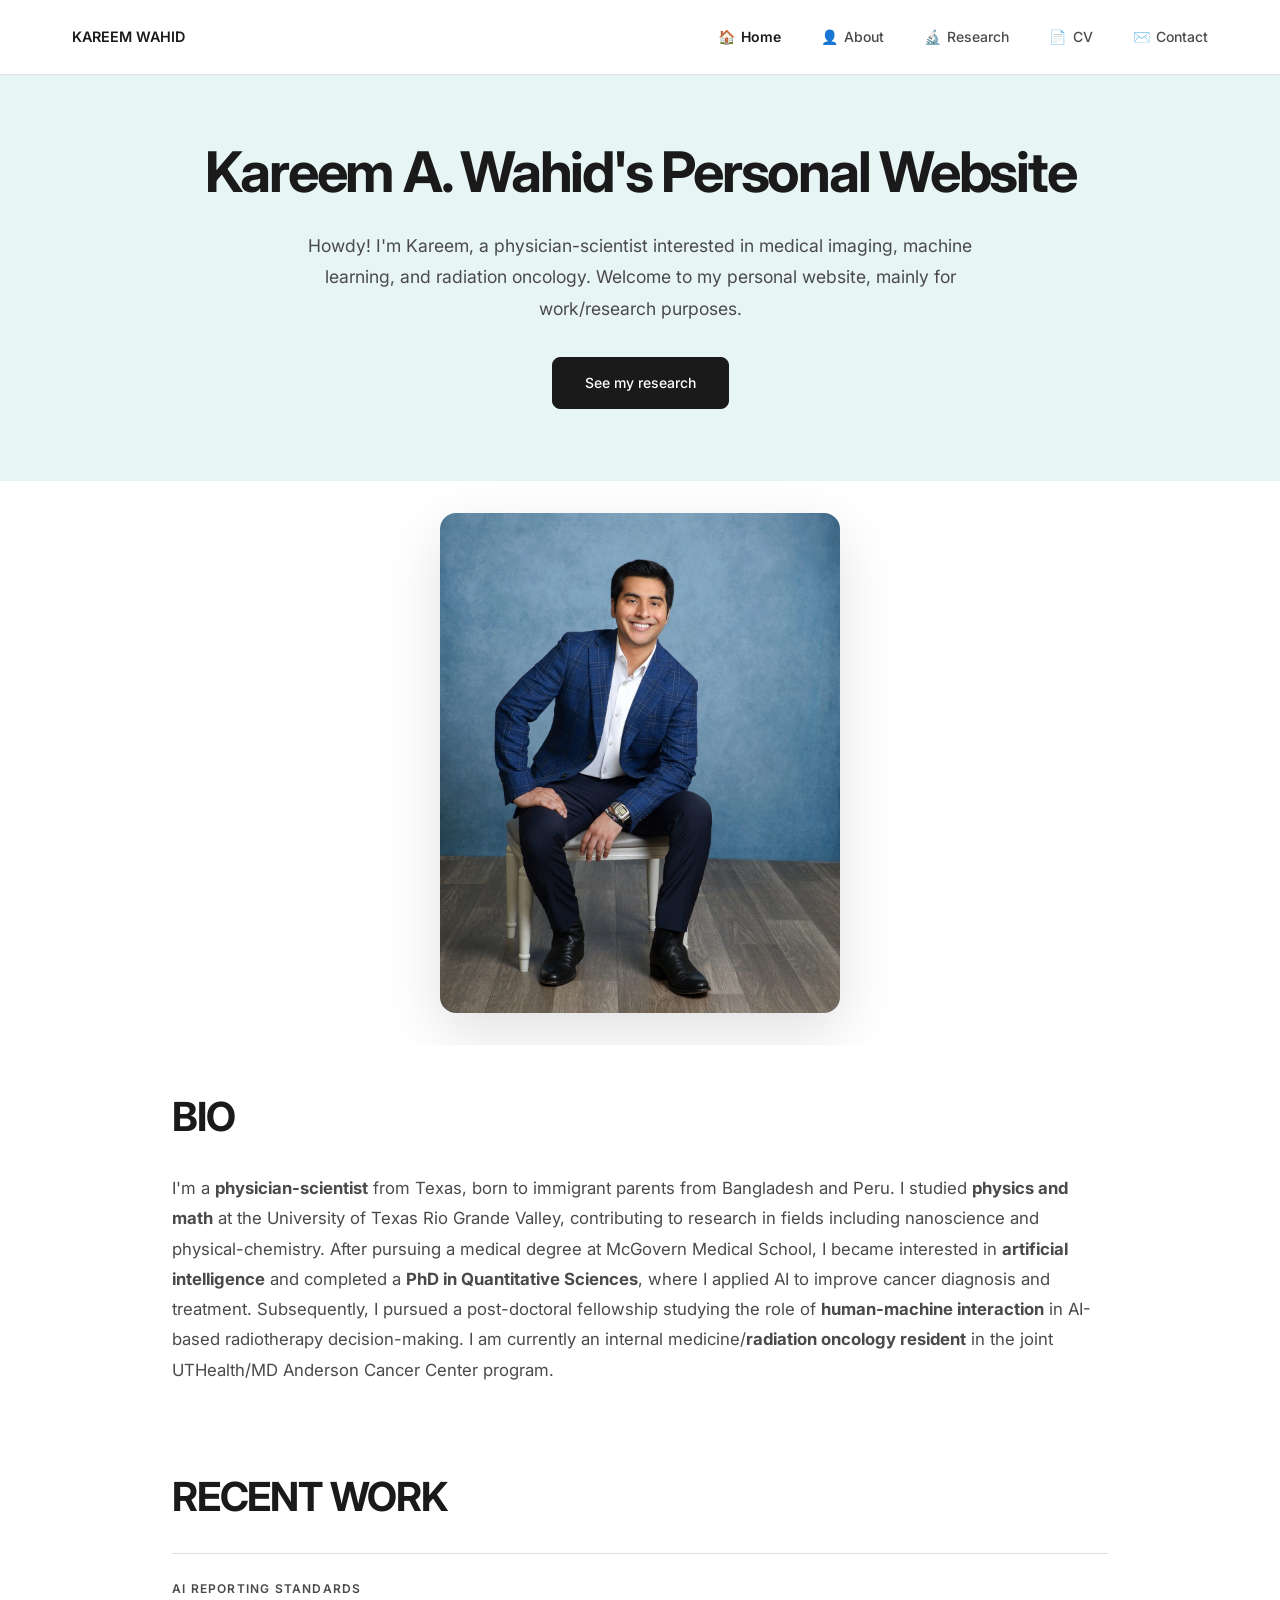
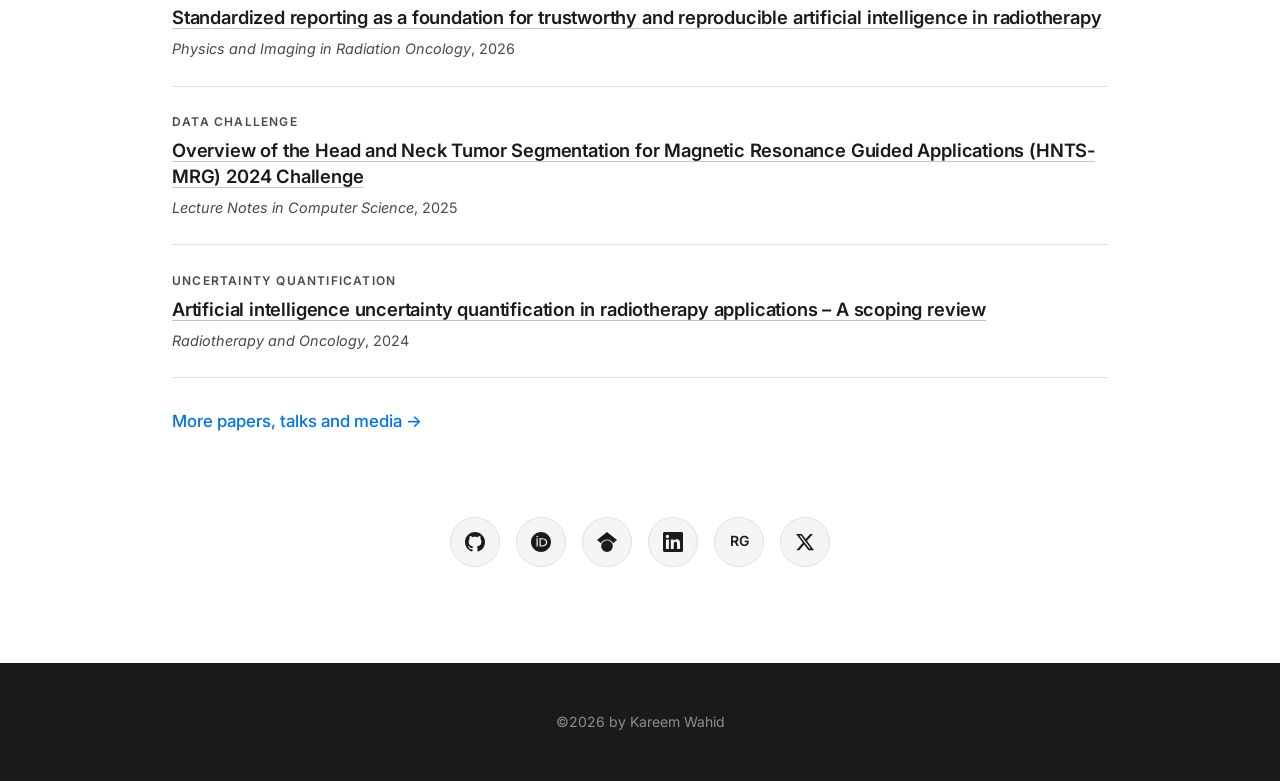
==== commit cf888d29: "Add files via upload" ====
--- a/index.html
+++ b/index.html
@@ -156,6 +156,11 @@
             <h2 id="recent-work">RECENT WORK</h2>
             <ul class="entry-list">
                 <li class="entry">
+                    <p class="entry-tag">AI reporting standards</p>
+                    <h3 class="entry-title"><a href="https://doi.org/10.1016/j.phro.2026.100968" target="_blank" rel="noopener">Standardized reporting as a foundation for trustworthy and reproducible artificial intelligence in radiotherapy</a></h3>
+                    <p class="entry-meta"><em>Physics and Imaging in Radiation Oncology</em>, 2026</p>
+                </li>
+                <li class="entry">
                     <p class="entry-tag">Data challenge</p>
                     <h3 class="entry-title"><a href="https://doi.org/10.1007/978-3-031-83274-1_1" target="_blank" rel="noopener">Overview of the Head and Neck Tumor Segmentation for Magnetic Resonance Guided Applications (HNTS-MRG) 2024 Challenge</a></h3>
                     <p class="entry-meta"><em>Lecture Notes in Computer Science</em>, 2025</p>
@@ -165,11 +170,6 @@
                     <h3 class="entry-title"><a href="https://doi.org/10.1016/j.radonc.2024.110542" target="_blank" rel="noopener">Artificial intelligence uncertainty quantification in radiotherapy applications &ndash; A scoping review</a></h3>
                     <p class="entry-meta"><em>Radiotherapy and Oncology</em>, 2024</p>
                 </li>
-                <li class="entry">
-                    <p class="entry-tag">Auto-contouring</p>
-                    <h3 class="entry-title"><a href="https://doi.org/10.1016/j.adro.2024.101521" target="_blank" rel="noopener">Evolving Horizons in Radiation Therapy Auto-Contouring: Distilling Insights, Embracing Data-Centric Frameworks, and Moving Beyond Geometric Quantification</a></h3>
-                    <p class="entry-meta"><em>Advances in Radiation Oncology</em>, 2024</p>
-                </li>
             </ul>
             <p class="more-link"><a href="research.html#publications">More papers, talks and media &rarr;</a></p>
         </section>
